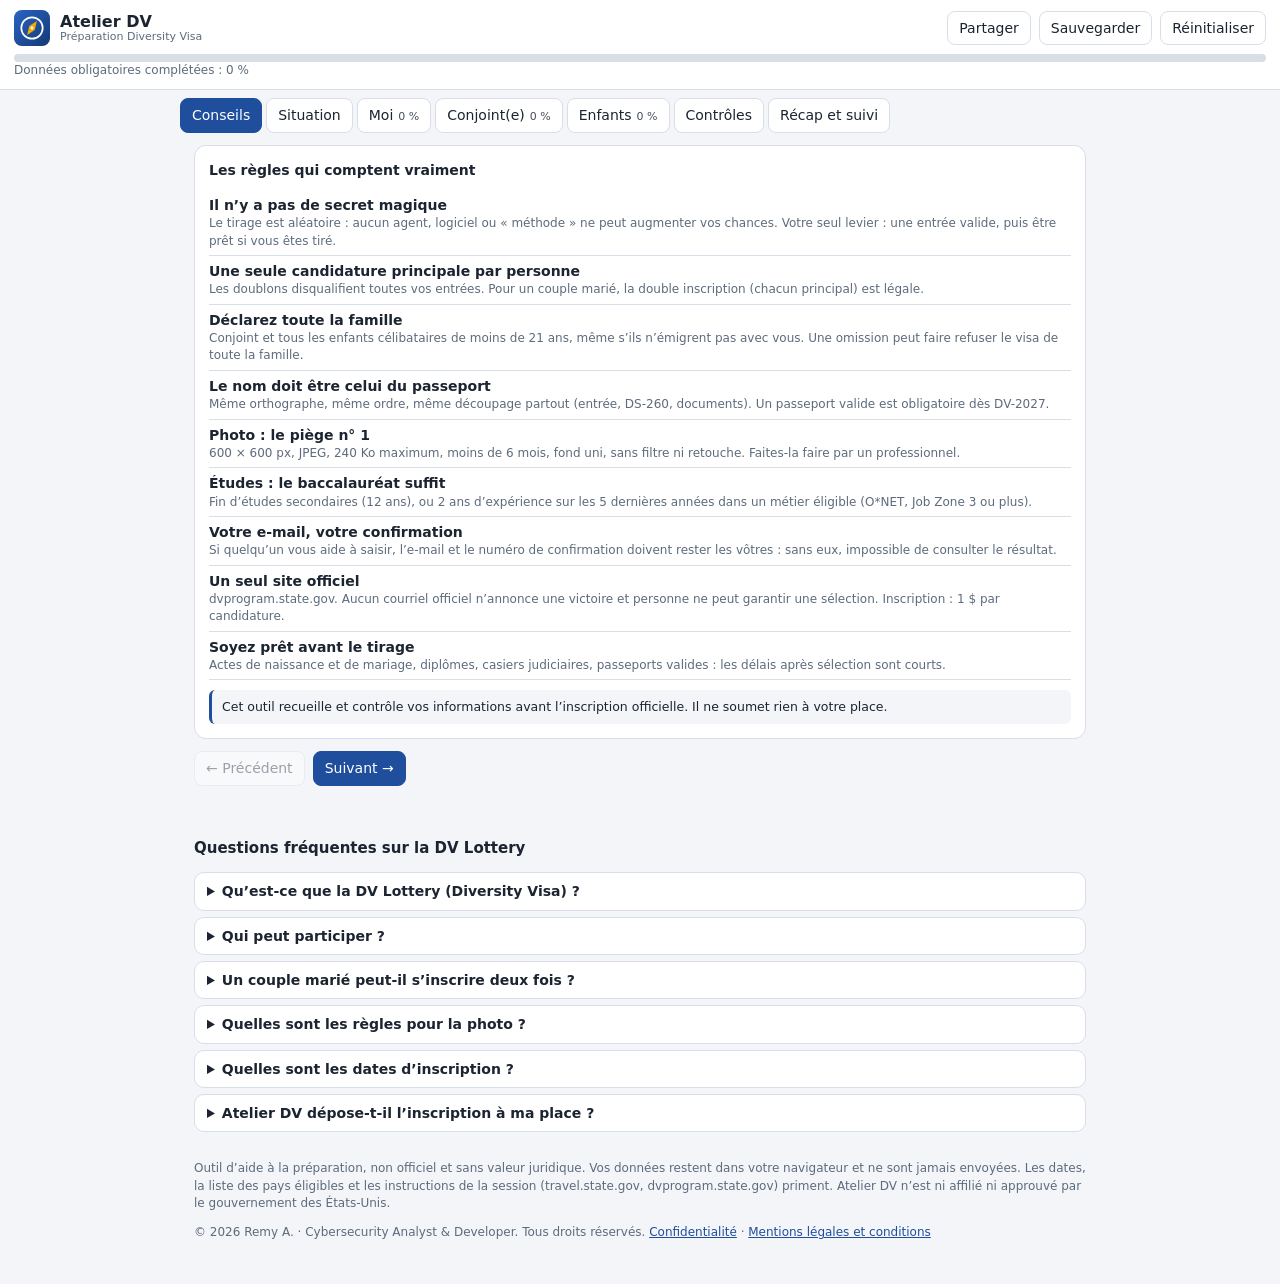
==== index.html @ 2c2ab16c "Add files via upload" ====
<!doctype html>
<!-- Atelier DV © 2026 Remy A. (Cybersecurity Analyst & Developer). Tous droits réservés. Voir LICENSE. --><html lang="fr"><head><meta charset="utf-8">
<meta name="viewport" content="width=device-width, initial-scale=1, viewport-fit=cover">
<title>Atelier DV · Préparer sa candidature DV Lottery (Diversity Visa) en conformité</title>
<meta name="description" content="Outil gratuit pour préparer votre DV Lottery : contrôle photo, passeport, conjoint et enfants, double inscription légale, checklist. Par Remy A.">
<meta name="author" content="Remy A."><meta name="copyright" content="© 2026 Remy A.. Tous droits réservés."><meta name="robots" content="index,follow,max-image-preview:large"><meta name="theme-color" content="#1f4e9c"><meta name="application-name" content="Atelier DV">
<link rel="canonical" href="https://VOTRE-DOMAINE.example/"><link rel="manifest" href="manifest.webmanifest"><link rel="icon" href="favicon.svg" type="image/svg+xml"><link rel="icon" href="icon-192.png" sizes="192x192" type="image/png"><link rel="apple-touch-icon" href="apple-touch-icon.png">
<meta property="og:type" content="website"><meta property="og:site_name" content="Atelier DV"><meta property="og:locale" content="fr_FR"><meta property="og:title" content="Atelier DV · Préparer sa candidature DV Lottery (Diversity Visa) en conformité"><meta property="og:description" content="Outil gratuit pour préparer votre DV Lottery : contrôle photo, passeport, conjoint et enfants, double inscription légale, checklist. Par Remy A."><meta property="og:url" content="https://VOTRE-DOMAINE.example/"><meta property="og:image" content="https://VOTRE-DOMAINE.example/og-image.png"><meta property="og:image:width" content="1200"><meta property="og:image:height" content="630">
<meta name="twitter:card" content="summary_large_image"><meta name="twitter:title" content="Atelier DV · Préparer sa candidature DV Lottery (Diversity Visa) en conformité"><meta name="twitter:description" content="Outil gratuit pour préparer votre DV Lottery : contrôle photo, passeport, conjoint et enfants, double inscription légale, checklist. Par Remy A."><meta name="twitter:image" content="https://VOTRE-DOMAINE.example/og-image.png">
<script type="application/ld+json">{"@context": "https://schema.org", "@graph": [{"@type": "WebApplication", "name": "Atelier DV", "url": "https://VOTRE-DOMAINE.example/", "applicationCategory": "UtilitiesApplication", "operatingSystem": "Web", "inLanguage": "fr", "description": "Outil gratuit pour préparer sa candidature à la DV Lottery : contrôle photo, passeport, conjoint et enfants, double inscription légale, checklist.", "offers": {"@type": "Offer", "price": "0", "priceCurrency": "EUR"}, "author": {"@type": "Person", "name": "Remy A.", "jobTitle": "Cybersecurity Analyst & Developer"}, "copyrightHolder": {"@type": "Person", "name": "Remy A."}, "copyrightYear": 2026}, {"@type": "FAQPage", "mainEntity": [{"@type": "Question", "name": "Qu’est-ce que la DV Lottery (Diversity Visa) ?", "acceptedAnswer": {"@type": "Answer", "text": "Programme annuel du gouvernement des États-Unis qui attribue des visas d’immigrant par tirage au sort aux personnes nées dans des pays à faible taux d’immigration vers les États-Unis. L’inscription se fait uniquement sur le site officiel dvprogram.state.gov."}}, {"@type": "Question", "name": "Qui peut participer ?", "acceptedAnswer": {"@type": "Answer", "text": "Il faut être né dans un pays éligible (ou y être rattaché par le conjoint ou les parents selon les règles de « chargeability ») et avoir un diplôme de fin d’études secondaires, ou 2 ans d’expérience sur les 5 dernières années dans un métier éligible (O*NET). Un passeport valide est exigé pour le demandeur principal depuis DV-2027."}}, {"@type": "Question", "name": "Un couple marié peut-il s’inscrire deux fois ?", "acceptedAnswer": {"@type": "Answer", "text": "Oui, c’est légal : chaque conjoint dépose sa propre candidature en tant que demandeur principal et déclare l’autre ainsi que tous les enfants éligibles. Cela double les chances de la famille, pas celles de chaque personne. Une même personne ne peut avoir qu’une seule candidature principale."}}, {"@type": "Question", "name": "Quelles sont les règles pour la photo ?", "acceptedAnswer": {"@type": "Answer", "text": "Format JPEG, 600 × 600 pixels, 240 Ko maximum, prise de vue de moins de 6 mois, fond uni, sans filtre ni retouche. Atelier DV analyse votre fichier directement sur votre appareil, sans l’envoyer."}}, {"@type": "Question", "name": "Quelles sont les dates d’inscription ?", "acceptedAnswer": {"@type": "Answer", "text": "Elles varient selon la session et sont annoncées par le Department of State. Consultez travel.state.gov. Atelier DV affiche en haut de page les communiqués officiels dès qu’ils sont publiés."}}, {"@type": "Question", "name": "Atelier DV dépose-t-il l’inscription à ma place ?", "acceptedAnswer": {"@type": "Answer", "text": "Non. L’outil sert à préparer, contrôler et organiser vos informations. L’inscription officielle se fait par vous, sur dvprogram.state.gov. Atelier DV n’est ni affilié ni approuvé par le gouvernement des États-Unis."}}]}]}</script>
<script src="config.js"></script>
<style>
:root{color-scheme:light;--bg:#f3f5f9;--card:#fff;--tx:#1b2430;--mu:#5d6b7c;--bd:#d8dee8;--pr:#1f4e9c;--prx:#fff;--ok:#1a7f4b;--wa:#b4690e;--er:#c0392b;--inp:#fffef5;box-sizing:border-box;padding-top:env(safe-area-inset-top,0px);padding-bottom:env(safe-area-inset-bottom,0px)}
@media(prefers-color-scheme:dark){:root:not([data-theme="light"]){color-scheme:dark;--bg:#12161c;--card:#1b222c;--tx:#e6ebf2;--mu:#9aa7b8;--bd:#2e3948;--pr:#6ea0ff;--prx:#0b1220;--ok:#4cc58a;--wa:#e0a04a;--er:#ff7b6b;--inp:#151b23}}
:root[data-theme="dark"]{color-scheme:dark;--bg:#12161c;--card:#1b222c;--tx:#e6ebf2;--mu:#9aa7b8;--bd:#2e3948;--pr:#6ea0ff;--prx:#0b1220;--ok:#4cc58a;--wa:#e0a04a;--er:#ff7b6b;--inp:#151b23}
html{scroll-padding-top:env(safe-area-inset-top,0px)}*{box-sizing:border-box}
body{margin:0;background:var(--bg);color:var(--tx);font:14px/1.45 system-ui,-apple-system,"Segoe UI",Roboto,Arial,sans-serif}
body::before{content:"";position:fixed;inset:0 0 auto;height:env(safe-area-inset-top,0px);z-index:10;background:var(--card)}
header{position:sticky;top:env(safe-area-inset-top,0px);z-index:11;background:var(--card);border-bottom:1px solid var(--bd);padding:10px 14px}
.top{display:flex;gap:8px;align-items:center;flex-wrap:wrap}h1{font-size:16px;margin:0;flex:1;min-width:200px}
.bar{height:8px;background:var(--bd);border-radius:6px;overflow:hidden;margin-top:8px}.bar i{display:block;height:100%;background:var(--ok);transition:width .3s}
nav{display:flex;gap:4px;overflow-x:auto;padding:8px 10px;max-width:940px;margin:0 auto}
button{font:inherit;cursor:pointer;border:1px solid var(--bd);background:var(--card);color:var(--tx);border-radius:8px;padding:6px 11px}
nav button{white-space:nowrap}nav button.on{background:var(--pr);color:var(--prx);border-color:var(--pr)}nav em{font-style:normal;font-size:11px;opacity:.8;margin-left:5px}
main{max-width:920px;margin:0 auto;padding:4px 14px 40px}
.card{background:var(--card);border:1px solid var(--bd);border-radius:12px;padding:14px;margin-bottom:12px}h3{margin:0 0 10px;font-size:14px}h4{margin:12px 0 6px}
.g{display:grid;grid-template-columns:repeat(auto-fit,minmax(220px,1fr));gap:10px}
.f{display:flex;flex-direction:column;gap:3px;font-weight:600;font-size:12.5px}.f small{display:block;font-weight:400;color:var(--mu);font-size:11px}
input,select,textarea{font:inherit;padding:8px;border:1px solid var(--bd);border-radius:8px;background:var(--inp);color:var(--tx);width:100%}
input[type=checkbox]{width:auto}.sw{display:flex;gap:9px;align-items:flex-start;margin-top:10px;font-size:13px}
.note{margin-top:10px;padding:8px 10px;border-left:3px solid var(--pr);background:var(--bg);border-radius:6px;font-size:12.5px}.note.wa{border-color:var(--wa)}.note.ok{border-color:var(--ok)}.note.er{border-color:var(--er)}
.ck{padding:5px 0;border-bottom:1px solid var(--bd)}.ck.ok b{color:var(--ok)}.ck.wa b{color:var(--wa)}.ck.er b{color:var(--er)}
.chip{display:block;padding:8px 10px;margin:4px 0;border:1px solid var(--bd);border-radius:8px;background:var(--bg)}
.cp{display:flex;justify-content:space-between;width:100%;text-align:left;gap:10px;margin:2px 0;padding:5px 9px}.cp span{color:var(--mu)}
details{margin:6px 0}summary{cursor:pointer;font-weight:600}.mu{color:var(--mu);font-size:12px}
.dlg{position:fixed;inset:0;background:rgba(0,0,0,.5);display:flex;align-items:center;justify-content:center;padding:16px;z-index:30}.dlg[hidden]{display:none}.dlg .card{width:min(620px,100%);margin:0}.row{display:flex;gap:8px;margin-top:8px;flex-wrap:wrap}
.pri{background:var(--pr);color:var(--prx);border-color:var(--pr)}button:disabled{opacity:.4;cursor:default}
a.b{display:inline-block;padding:6px 11px;border:1px solid var(--bd);border-radius:8px;color:var(--tx);text-decoration:none;background:var(--card)}
.cs{position:fixed;bottom:0;left:0;right:0;z-index:40;background:var(--card);border-top:1px solid var(--bd);padding:10px 14px;display:flex;gap:8px;align-items:center;flex-wrap:wrap}.cs[hidden]{display:none}
@media print{header,nav,.noprint,.dlg,.cs{display:none!important}body::before{display:none}}
.brand{display:flex;gap:10px;align-items:center;color:inherit;text-decoration:none}.brand svg{width:36px;height:36px;flex:none}.brand span{display:flex;flex-direction:column;line-height:1.1}.brand small{font-weight:400;font-size:11px;color:var(--mu)}
.skip{position:absolute;left:-999px}.skip:focus{left:8px;top:8px;z-index:50;background:var(--card);padding:6px 10px;border-radius:8px}
:focus-visible{outline:2px solid var(--pr);outline-offset:2px}.mu a,.faq a{color:var(--pr)}
.faq{max-width:920px;margin:0 auto;padding:0 14px}.faq h2{font-size:15px}.faq details{background:var(--card);border:1px solid var(--bd);border-radius:10px;padding:8px 12px;margin:6px 0}.faq p{margin:6px 0 2px;color:var(--mu)}
footer{max-width:920px;margin:0 auto;padding:10px 14px calc(30px + env(safe-area-inset-bottom,0px))}
@media(prefers-reduced-motion:reduce){*{transition:none!important}}
</style></head><body>
<a class="skip" href="#m">Aller au contenu</a>
<header><div class="top"><h1><a class="brand" href="./" aria-label="Atelier DV, accueil"><svg viewBox="0 0 64 64" role="img" aria-label="Logo Atelier DV"><defs><linearGradient id="lg" x1="0" y1="0" x2="1" y2="1"><stop offset="0" stop-color="#2a63c4"/><stop offset="1" stop-color="#143a75"/></linearGradient></defs><rect width="64" height="64" rx="14" fill="url(#lg)"/><circle cx="32" cy="32" r="19" fill="none" stroke="#fff" stroke-width="3"/><path d="M32 17l6 15-6 15-6-15z" fill="#f2a900" transform="rotate(35 32 32)"/><circle cx="32" cy="32" r="2.6" fill="#fff"/></svg><span>Atelier DV<small>Préparation Diversity Visa</small></span></a></h1><button id="sh">Partager</button><button id="bk">Sauvegarder</button><button id="rs">Réinitialiser</button></div>
<div class="bar"><i id="pb"></i></div><div class="mu" id="pt"></div></header>
<nav id="nav" aria-label="Étapes"></nav><noscript><div class="card" style="margin:12px">Atelier DV a besoin de JavaScript pour fonctionner. Activez-le dans votre navigateur.</div></noscript><main id="m" tabindex="-1"></main><section class="faq"><h2>Questions fréquentes sur la DV Lottery</h2><details><summary>Qu’est-ce que la DV Lottery (Diversity Visa) ?</summary><p>Programme annuel du gouvernement des États-Unis qui attribue des visas d’immigrant par tirage au sort aux personnes nées dans des pays à faible taux d’immigration vers les États-Unis. L’inscription se fait uniquement sur le site officiel dvprogram.state.gov.</p></details><details><summary>Qui peut participer ?</summary><p>Il faut être né dans un pays éligible (ou y être rattaché par le conjoint ou les parents selon les règles de « chargeability ») et avoir un diplôme de fin d’études secondaires, ou 2 ans d’expérience sur les 5 dernières années dans un métier éligible (O*NET). Un passeport valide est exigé pour le demandeur principal depuis DV-2027.</p></details><details><summary>Un couple marié peut-il s’inscrire deux fois ?</summary><p>Oui, c’est légal : chaque conjoint dépose sa propre candidature en tant que demandeur principal et déclare l’autre ainsi que tous les enfants éligibles. Cela double les chances de la famille, pas celles de chaque personne. Une même personne ne peut avoir qu’une seule candidature principale.</p></details><details><summary>Quelles sont les règles pour la photo ?</summary><p>Format JPEG, 600 × 600 pixels, 240 Ko maximum, prise de vue de moins de 6 mois, fond uni, sans filtre ni retouche. Atelier DV analyse votre fichier directement sur votre appareil, sans l’envoyer.</p></details><details><summary>Quelles sont les dates d’inscription ?</summary><p>Elles varient selon la session et sont annoncées par le Department of State. Consultez travel.state.gov. Atelier DV affiche en haut de page les communiqués officiels dès qu’ils sont publiés.</p></details><details><summary>Atelier DV dépose-t-il l’inscription à ma place ?</summary><p>Non. L’outil sert à préparer, contrôler et organiser vos informations. L’inscription officielle se fait par vous, sur dvprogram.state.gov. Atelier DV n’est ni affilié ni approuvé par le gouvernement des États-Unis.</p></details></section><div id="ft"></div>
<div class="dlg" id="dlg" hidden><div class="card"><h3>Sauvegarder mon dossier</h3><p class="mu">Choisissez un format. Ces fichiers contiennent des données personnelles : ne les partagez pas à la légère.</p><div class="row"><button data-x="xlsx">Excel (.xlsx)</button><button data-x="csv">CSV (Excel / Google Sheets)</button><button data-x="tsv">Copier pour Google Sheets</button><button data-x="pdf">PDF / Imprimer</button><button data-x="json">Sauvegarde (.json)</button></div><h4>Restaurer</h4><textarea id="ta" rows="4" placeholder="Collez ici le contenu d’une sauvegarde .json"></textarea><div class="row"><button id="rst">Restaurer</button><button data-close>Fermer</button></div><div class="mu" id="msg"></div></div></div>
<div class="dlg" id="dl2" hidden><div class="card"><h3>Partager l’outil</h3><p class="mu">Le lien partagé ouvre l’outil vide : aucune de vos données n’est envoyée.</p><div class="row" id="chs"></div><div class="row"><button data-close>Fermer</button></div></div></div>
<div class="cs" id="cs" hidden><span>Autoriser une mesure d’audience anonyme (aucune donnée de votre dossier n’est transmise) ?</span><button data-c="yes" class="pri">Accepter</button><button data-c="no">Refuser</button></div>
<script>
const K='dv-atelier-v1',$=s=>document.querySelector(s);
const EDU=[["Primary school only","École primaire uniquement"],["Some high school, no diploma","Secondaire commencé, sans diplôme (ni BEPC ni Bac)"],["High school diploma","Baccalauréat ou fin du secondaire (12 ans)"],["Vocational school","École professionnelle ou technique (CAP, BEP, Bac technique)"],["Some university courses","Études universitaires sans diplôme"],["University degree","Licence / Bachelor (bac+3), DUT, BTS ou équivalent"],["Some graduate level courses","3e cycle commencé, sans diplôme"],["Master’s degree","Master, maîtrise ou ingénieur (bac+5)"],["Some doctoral level courses","Doctorat commencé, sans diplôme"],["Doctorate degree","Doctorat"]];
const MAR={unmarried:["Célibataire · Unmarried","Aucun conjoint à déclarer. Seuls vos enfants éligibles sont à lister."],
married:["Marié(e), conjoint(e) ni citoyen(ne) ni résident(e) US · Married and my spouse is NOT a U.S. citizen or U.S. LPR","Vous devez déclarer votre conjoint(e), même s’il ou elle n’émigre pas avec vous. Stratégie légale : chacun dépose sa propre candidature principale."],
marriedus:["Marié(e), conjoint(e) citoyen(ne) ou résident(e) US · Married and my spouse IS a U.S. citizen or U.S. LPR","Un conjoint déjà citoyen ou résident permanent américain n’est pas à déclarer."],
divorced:["Divorcé(e) · Divorced","Aucun conjoint à déclarer. Les beaux-enfants d’un précédent mariage restent à lister s’ils remplissent les conditions."],
widowed:["Veuf / veuve · Widowed","Aucun conjoint à déclarer. Listez vos enfants éligibles."],
separated:["Séparé(e) légalement · Legally Separated","Le conjoint n’est pas à déclarer en cas de séparation légale par décision formelle (une séparation de fait ne suffit pas : demandez conseil à un avocat)."]};
const T=(k,fr,en,o)=>({k,fr,en,o,t:'text'}),SEL=(k,fr,en,op,r)=>({k,fr,en,op,t:'sel',r});
const ID=[T('last','Nom de famille','Family Name'),T('first','Prénom','First Name'),T('mid','Autre(s) prénom(s)','Middle Name',1),SEL('sex','Genre','Gender',['Male','Female']),{k:'dob',fr:'Date de naissance',en:'Birth date',t:'date'},T('bc','Ville de naissance','City of birth'),T('bco','Pays de naissance','Country of birth')];
const IDP=[...ID,T('elig','Pays d’éligibilité','Country of eligibility')];
const ADDR=[T('a1','Adresse, ligne 1','Address line 1'),T('a2','Adresse, ligne 2','Address line 2',1),T('city','Ville','City'),T('reg','Région / district','District / Province'),T('zip','Code postal (00000 si aucun)','Postal code'),T('ctry','Pays de l’adresse','Country'),T('res','Pays de résidence actuel','Country where you live today'),T('tel','Téléphone','Phone',1),{k:'email',fr:'E-mail personnel',en:'E-mail',t:'email'}];
const ST=[SEL('edu','Niveau d’études','Highest education',EDU,1),T('ppn','Passeport : numéro','Passport number'),T('ppc','Passeport : pays de délivrance','Issuing country'),{k:'ppe',fr:'Passeport : date d’expiration',en:'Expiry date',t:'date'}];
const KID=[...ID,SEL('rel','Lien avec vous','Relationship',['Biological child','Adopted child','Stepchild'])];
const CHK=[['Annonce officielle lue (dates, pays éligibles, instructions) sur dvprogram.state.gov',1],['Passeport(s) valide(s) et scan JPEG (page identité + page signature) prêt(s)',1],['Actes de naissance et d’état civil rassemblés',1],['E-mail personnel sécurisé (mot de passe fort + double authentification)',1],['1 $ par candidature prévu (paiement en ligne)',1],['Inscription uniquement via dvprogram.state.gov, sans intermédiaire',1],['Relecture complète de chaque champ avant de valider',1],['Confirmation(s) enregistrée(s) hors ligne (PDF + numéro + date de naissance)',1],['Résultat consulté uniquement via Entrant Status Check',1],['Si sélectionné : DS-260, frais de visa, documents civils, casier judiciaire, examen médical',1],['Si les deux candidatures sont tirées : confirmer avec le consulat la procédure unique à mener',2]];
const C=Object.assign({ref:'2027-09-30',session:'DV-2027',banner:'',ga:'',plausible:'',siteUrl:'',author:'Remy A.',authorTitle:'Cybersecurity Analyst & Developer',authorUrl:'',contactEmail:''},window.DV_CONFIG||{});
const today=()=>new Date().toISOString().slice(0,10);
const D={marital:'married',double:true,nk:1,entry:today(),me:{},sp:{},kids:[{}],chk:{},ent:{1:{},2:{}},tab:'gd'};
let S=(()=>{try{const j=localStorage.getItem(K);if(j)return Object.assign(structuredClone(D),JSON.parse(j))}catch(e){}return structuredClone(D)})();
const save=()=>{try{localStorage.setItem(K,JSON.stringify(S))}catch(e){}};
const gp=p=>p.split('.').reduce((o,k)=>o==null?o:o[k],S);
const put=(p,v)=>{const a=p.split('.'),l=a.pop();a.reduce((o,k)=>o[k]??={},S)[l]=v};
const esc=s=>String(s??'').replace(/[&<>"]/g,c=>({'&':'&amp;','<':'&lt;','>':'&gt;','"':'&quot;'}[c]));
const fmtD=d=>d?d.split('-').reverse().join('/'):'';
const hasSp=()=>S.marital==='married',dbl=()=>hasSp()&&S.double,isP=r=>r==='me'||(r==='sp'&&dbl());
const fl=r=>r==='kid'?KID:isP(r)?[...IDP,...ADDR,...ST]:ID;
const lowEdu=o=>['Primary school only','Some high school, no diploma'].includes(o.edu);
const under21=(dob,e)=>{const d=new Date(dob);d.setFullYear(d.getFullYear()+21);return d>new Date(e)};
const obj=r=>r==='me'?S.me:S.sp;
function syncKids(){while(S.kids.length<S.nk)S.kids.push({});S.kids.length=S.nk}
function phIssues(o){const e=[],p=o.photo;if(!p)e.push('aucun fichier analysé');else{if(p.t!=='image/jpeg')e.push('format non JPEG');if(p.w!==600||p.h!==600)e.push(`dimensions ${p.w}×${p.h} (600×600 requis)`);if(p.kb>240)e.push(`${p.kb} Ko (240 Ko maximum)`)}
if(!o.pdate)e.push('date de prise de vue manquante');else{const d=(Date.now()-new Date(o.pdate))/864e5;if(d>183)e.push('photo de plus de 6 mois');if(d<0)e.push('date de prise de vue dans le futur')}return e}
function comp(r,o){const f=fl(r).filter(x=>!x.o);let n=f.length+1,d=f.filter(x=>o[x.k]).length;if(!phIssues(o).length)d++;if(isP(r)&&lowEdu(o)){n++;if(o.exp==='Oui')d++}return d/n}
const avg=a=>a.length?a.reduce((x,y)=>x+y,0)/a.length:0;
const pk=()=>avg(S.kids.map(k=>comp('kid',k)));
const pct=()=>avg([comp('me',S.me),...(hasSp()?[comp('sp',S.sp)]:[]),...S.kids.map(k=>comp('kid',k))]);
function fld(pre,x,o){const p=`${pre}.${x.k}`,v=o[x.k]??'',r=x.r?' data-r':'';const lab=`<span>${x.fr}${x.o?'':' *'}<small>${x.en}</small></span>`;
if(x.t==='sel')return `<label class="f">${lab}<select data-p="${p}"${r}><option value="">—</option>${x.op.map(a=>{const[o,l]=Array.isArray(a)?a:[a,a];return `<option value="${esc(o)}"${o===v?' selected':''}>${esc(l)}</option>`}).join('')}</select></label>`;
return `<label class="f">${lab}<input type="${x.t}" data-p="${p}" value="${esc(v)}"></label>`}
const card=(t,b,n)=>`<section class="card"><h3>${t}</h3>${b}${n||''}</section>`;
const grid=(pre,L,o)=>`<div class="g">${L.map(x=>fld(pre,x,o)).join('')}</div>`;
function photo(pre,o){const e=phIssues(o);return card('Photo : 600 × 600 px, JPEG, 240 Ko maximum',`<div class="g"><label class="f"><span>Fichier photo<small>analysé sur votre appareil, jamais envoyé</small></span><input type="file" accept="image/*" data-ph="${pre}"></label><label class="f"><span>Date de prise de vue *<small>moins de 6 mois</small></span><input type="date" data-p="${pre}.pdate" value="${esc(o.pdate||'')}"></label></div>`,`<div class="note ${e.length?'wa':'ok'}">${e.length?'⚠ '+esc(e.join(' · ')):'✔ Photo conforme : '+esc(o.photo.name)}</div>`)}
function person(r){const o=obj(r),P=isP(r);let h='';
if(r==='me')h+=`<div class="note">Saisissez les noms comme sur le passeport (ligne MRZ pour les accents). Deux prénoms : le premier en « First Name », le second en « Middle Name ». Un nom d’usage absent du passeport ne s’y ajoute pas.</div>`;
if(r==='sp'&&!P)h+=`<div class="note wa">Conjoint(e) non demandeur(se) principal(e) : seules l’identité et la photo sont demandées. Activez la double inscription (onglet Situation) pour préparer aussi sa candidature.</div>`;
h+=card('Identité',grid(r,P?IDP:ID,o));
if(P){h+=card('Adresse postale et contact',grid(r,ADDR,o));
h+=card('Études et passeport',grid(r,ST,o),lowEdu(o)?`<div class="note wa">Sans diplôme de fin d’études secondaires, il faut 2 ans d’expérience sur les 5 dernières années dans un métier éligible (O*NET, Job Zone 3 ou plus).</div><div class="g" style="margin-top:10px">${fld(r,SEL('exp','Je remplis cette condition d’expérience','2 years of qualifying work experience',['Oui','Non']),o)}</div>`:'')}
return h+photo(r,o)}
function kids(){return S.kids.map((k,i)=>{const pre='kids.'+i;const a=k.dob?(under21(k.dob,S.entry)?'<div class="note ok">✔ Moins de 21 ans à la date d’inscription prévue.</div>':'<div class="note er">✖ 21 ans révolus à la date d’inscription : enfant non déclarable.</div>'):'';
return `<h4>Enfant ${i+1}</h4>`+card('Identité',grid(pre,KID,k),a+'<div class="note">Enfant célibataire de moins de 21 ans : biologique, adopté ou beau-fils / belle-fille, même s’il n’émigre pas avec vous.</div>')+photo(pre,k)}).join('')}
function sit(){const m=MAR[S.marital],n=S.nk,pl=`${n} enfant${n>1?'s':''}`,kt=n?` + ${pl}`:'';
const ch=dbl()?[`<b>Candidature 1</b> : moi (principal) + conjoint(e)${kt}`,`<b>Candidature 2</b> : conjoint(e) (principal) + moi${kt}`]:[`<b>Candidature unique</b> : moi (principal)${hasSp()?' + conjoint(e)':''}${kt}`];
return card('Votre situation',`<div class="g"><label class="f"><span>Situation matrimoniale *<small>Marital status</small></span><select data-p="marital" data-r>${Object.entries(MAR).map(([k,v])=>`<option value="${k}"${S.marital===k?' selected':''}>${v[0]}</option>`).join('')}</select></label>
<label class="f"><span>Nombre d’enfants à déclarer<small>Number of children</small></span><input type="number" min="0" max="10" data-p="nk" data-r value="${S.nk}"></label>
<label class="f"><span>Date d’inscription prévue<small>pour le contrôle d’âge des enfants</small></span><input type="date" data-p="entry" value="${S.entry}"></label>
<div class="f"><span>Date repère de validité des passeports<small>fixée par l’administrateur selon les communiqués officiels</small></span><b>${fmtD(C.ref)}</b></div></div>`,
`<div class="note">${m[1]}</div>`+(hasSp()?`<label class="sw"><input type="checkbox" data-p="double" data-r ${S.double?'checked':''}><span><b>Double inscription légale.</b> Chaque conjoint dépose sa propre candidature principale et déclare l’autre et tous les enfants : les chances de la famille doublent, pas celles de chaque personne. Chacun doit remplir seul la condition d’études ou d’expérience et avoir son propre passeport.</span></label>`:''))
+card('Vos candidatures',ch.map(c=>`<span class="chip">${c}</span>`).join(''))}
function checks(){const c=[],ok=m=>c.push(['ok',m]),wa=m=>c.push(['wa',m]),er=m=>c.push(['er',m]);const nm=o=>((o.last||'')+(o.first||'')).trim().toLowerCase();
const P=[['Moi',S.me]];if(dbl())P.push(['Conjoint(e)',S.sp]);
if(dbl()&&nm(S.me)&&nm(S.me)===nm(S.sp))er('Les deux demandeurs principaux semblent identiques : une seule candidature principale par personne.');
P.forEach(([n,o])=>{o.ppe?(o.ppe>C.ref?ok(`${n} : passeport valide au-delà de la date repère`):er(`${n} : passeport expirant avant le ${fmtD(C.ref)}`)):wa(`${n} : date d’expiration du passeport à renseigner`);
o.email?ok(`${n} : e-mail renseigné`):wa(`${n} : e-mail à renseigner`);
if(lowEdu(o)&&o.exp!=='Oui')er(`${n} : ni diplôme secondaire ni expérience qualifiante déclarée`);else o.edu?ok(`${n} : condition d’études ou d’expérience remplie`):wa(`${n} : niveau d’études à renseigner`)});
[['Moi',S.me],...(hasSp()?[['Conjoint(e)',S.sp]]:[]),...S.kids.map((k,i)=>['Enfant '+(i+1),k])].forEach(([n,o])=>{const e=phIssues(o);e.length?wa(`${n}, photo : ${e.join(', ')}`):ok(`${n}, photo conforme`)});
S.kids.forEach((k,i)=>k.dob?(under21(k.dob,S.entry)?ok(`Enfant ${i+1} : moins de 21 ans`):er(`Enfant ${i+1} : 21 ans révolus à la date d’inscription`)):wa(`Enfant ${i+1} : date de naissance à renseigner`));
if(dbl())ok('Les deux candidatures déclarent la même famille (reprise automatique).');
const p=pct();p<1?wa(`Données obligatoires complétées à ${Math.round(p*100)} %`):ok('Toutes les données obligatoires sont remplies');return c}
function chk(){const L=CHK.filter(x=>x[1]===1||dbl()),d=L.filter(x=>S.chk[x[0]]).length;
return card('Contrôles automatiques',checks().map(([l,m])=>`<div class="ck ${l}"><b>${{ok:'✔',wa:'⚠',er:'✖'}[l]}</b> ${esc(m)}</div>`).join(''))+card(`Checklist · ${Math.round(100*d/L.length)} %`,L.map(([t])=>`<label class="sw"><input type="checkbox" data-p="chk.${esc(t)}" data-r ${S.chk[t]?'checked':''}><span>${t}</span></label>`).join(''))}
function rowsOf(r,o){const rows=fl(r).map(x=>[x.fr,x.t==='date'?fmtD(o[x.k]):o[x.k]]);rows.push(['Photo',o.photo&&o.photo.name]);return rows.filter(a=>a[1])}
const grp=(t,rows)=>`<details open><summary>${t}</summary>${rows.map(([l,v])=>`<button class="cp" data-cp="${esc(v)}"><span>${l}</span><b>${esc(v)}</b></button>`).join('')||'<div class="mu">Aucune donnée saisie.</div>'}</details>`;
function rec(){const E=[[1,S.me,'me',hasSp()?S.sp:null]];if(dbl())E.push([2,S.sp,'sp',S.me]);
return E.map(([n,p,r,s])=>card(`Candidature ${n} · principal : ${r==='me'?'moi':'conjoint(e)'}`,grp('Demandeur principal',rowsOf(r,p))+(s?grp('Conjoint(e) déclaré(e)',rowsOf('spouse',s)):'')+S.kids.map((k,i)=>grp('Enfant '+(i+1),rowsOf('kid',k))).join('')+`<h4>Suivi de la soumission</h4><div class="g"><label class="f"><span>Numéro de confirmation</span><input data-p="ent.${n}.conf" value="${esc(S.ent[n].conf)}"></label><label class="f"><span>Date de soumission</span><input type="date" data-p="ent.${n}.sd" value="${esc(S.ent[n].sd)}"></label><label class="f"><span>Résultat (Entrant Status Check)</span><select data-p="ent.${n}.res">${['Pas encore vérifié','Sélectionné','Non sélectionné'].map(a=>`<option${S.ent[n].res===a?' selected':''}>${a}</option>`).join('')}</select></label></div><label class="sw"><input type="checkbox" data-p="ent.${n}.paid" ${S.ent[n].paid?'checked':''}><span>Frais de 1 $ payés et reçu archivé</span></label>`)).join('')+`<p class="mu">Touchez une valeur pour la copier dans le formulaire officiel.</p>`}
function tabs(){const t=[['gd','Conseils'],['sit','Situation'],['me','Moi']];if(hasSp())t.push(['sp','Conjoint(e)']);if(S.nk>0)t.push(['kid','Enfants']);t.push(['chk','Contrôles'],['rec','Récap et suivi']);return t}
function meta(){const p=Math.round(pct()*100);$('#pb').style.width=p+'%';$('#pt').textContent=`Données obligatoires complétées : ${p} %`;
const v={me:comp('me',S.me),sp:hasSp()?comp('sp',S.sp):0,kid:pk()};for(const k in v){const e=$('#b-'+k);if(e)e.textContent=Math.round(v[k]*100)+' %'}}
function render(){syncKids();const t=tabs();if(!t.some(x=>x[0]===S.tab))S.tab='gd';
$('#nav').innerHTML=t.map(([k,l])=>`<button data-t="${k}" class="${S.tab===k?'on':''}">${l}${['me','sp','kid'].includes(k)?`<em id="b-${k}"></em>`:''}</button>`).join('');
const B={gd:guide,sit,me:()=>person('me'),sp:()=>person('sp'),kid:kids,chk,rec};
$('#m').innerHTML=(C.banner?`<div class="note wa">📢 ${esc(C.banner)}</div>`:'')+B[S.tab]()+nb(t)+'';$('#ft').innerHTML=foot();meta();save()}
function onEv(e){const t=e.target,p=t.dataset.p;if(!p)return;let v=t.type==='checkbox'?t.checked:t.value;if(t.type==='number')v=Math.max(0,Math.min(10,Math.floor(+v||0)));put(p,v);save();if(e.type==='change'&&t.dataset.r!==undefined)render();else meta()}
document.addEventListener('input',onEv);document.addEventListener('change',onEv);
document.addEventListener('change',e=>{const t=e.target,pre=t.dataset.ph;if(!pre)return;const f=t.files[0];if(!f)return;const im=new Image(),u=URL.createObjectURL(f);
im.onload=()=>{put(pre+'.photo',{name:f.name,t:f.type,w:im.naturalWidth,h:im.naturalHeight,kb:Math.round(f.size/1024)});URL.revokeObjectURL(u);render()};
im.onerror=()=>{put(pre+'.photo',{name:f.name,t:'invalide',w:0,h:0,kb:Math.round(f.size/1024)});render()};im.src=u});
document.addEventListener('click',async e=>{const b=e.target.closest('button');if(!b)return;
if(b.dataset.t){S.tab=b.dataset.t;render();scrollTo(0,0);track('tab_view',{tab:S.tab})}
else if(b.dataset.cp!==undefined){try{await navigator.clipboard.writeText(b.dataset.cp);b.style.outline='2px solid var(--ok)';setTimeout(()=>b.style.outline='',700)}catch(x){}}
else if(b.id==='bk'){msg('');$('#dlg').hidden=false}
else if(b.id==='sh'){shareUI();$('#dl2').hidden=false}
else if(b.dataset.close!==undefined)b.closest('.dlg').hidden=true;
else if(b.dataset.x)exp(b.dataset.x);
else if(b.dataset.go){const t=tabs().map(x=>x[0]),i=t.indexOf(S.tab)+ +b.dataset.go;if(t[i]){S.tab=t[i];render();scrollTo(0,0);track('tab_view',{tab:S.tab})}}
else if(b.dataset.c){try{localStorage.setItem('dv-consent',b.dataset.c)}catch(x){}$('#cs').hidden=true;boot()}
else if(b.dataset.lk){try{await navigator.clipboard.writeText(b.dataset.lk);b.textContent='Lien copié ✔'}catch(x){}track('share',{method:'copy'})}
else if(b.dataset.nat){try{await navigator.share({title:document.title,url:b.dataset.nat})}catch(x){}track('share',{method:'native'})}
else if(b.id==='rst'){try{S=Object.assign(structuredClone(D),JSON.parse($('#ta').value));$('#dlg').hidden=true;render()}catch(x){msg('Texte invalide : restauration impossible.')}}
else if(b.id==='rs'){if(b.dataset.s){S=structuredClone(D);delete b.dataset.s;b.textContent='Réinitialiser';render()}else{b.dataset.s=1;b.textContent='Confirmer l’effacement ?';setTimeout(()=>{delete b.dataset.s;b.textContent='Réinitialiser'},4000)}}});
const msg=t=>$('#msg').textContent=t;
const nb=t=>{const a=t.map(x=>x[0]),i=a.indexOf(S.tab);return `<div class="row noprint"><button data-go="-1"${i?'':' disabled'}>← Précédent</button><button data-go="1" class="pri"${i<a.length-1?'':' disabled'}>Suivant →</button></div>`};
function guide(){const G=[["Il n’y a pas de secret magique","Le tirage est aléatoire : aucun agent, logiciel ou « méthode » ne peut augmenter vos chances. Votre seul levier : une entrée valide, puis être prêt si vous êtes tiré."],["Une seule candidature principale par personne","Les doublons disqualifient toutes vos entrées. Pour un couple marié, la double inscription (chacun principal) est légale."],["Déclarez toute la famille","Conjoint et tous les enfants célibataires de moins de 21 ans, même s’ils n’émigrent pas avec vous. Une omission peut faire refuser le visa de toute la famille."],["Le nom doit être celui du passeport","Même orthographe, même ordre, même découpage partout (entrée, DS-260, documents). Un passeport valide est obligatoire dès DV-2027."],["Photo : le piège n° 1","600 × 600 px, JPEG, 240 Ko maximum, moins de 6 mois, fond uni, sans filtre ni retouche. Faites-la faire par un professionnel."],["Études : le baccalauréat suffit","Fin d’études secondaires (12 ans), ou 2 ans d’expérience sur les 5 dernières années dans un métier éligible (O*NET, Job Zone 3 ou plus)."],["Votre e-mail, votre confirmation","Si quelqu’un vous aide à saisir, l’e-mail et le numéro de confirmation doivent rester les vôtres : sans eux, impossible de consulter le résultat."],["Un seul site officiel","dvprogram.state.gov. Aucun courriel officiel n’annonce une victoire et personne ne peut garantir une sélection. Inscription : 1 $ par candidature."],["Soyez prêt avant le tirage","Actes de naissance et de mariage, diplômes, casiers judiciaires, passeports valides : les délais après sélection sont courts."]];
return card('Les règles qui comptent vraiment',G.map(([t,d])=>`<div class="ck"><b>${t}</b><div class="mu">${d}</div></div>`).join(''),'<div class="note">Cet outil recueille et contrôle vos informations avant l’inscription officielle. Il ne soumet rien à votre place.</div>')}
function flat(){const R=[['Candidature','Personne','Champ','Field','Valeur'],['','Situation','Situation matrimoniale','Marital status',MAR[S.marital][0]]];
const add=(c,n,r,o)=>fl(r).forEach(x=>{const v=o[x.k];if(v)R.push([c,n,x.fr,x.en,x.t==='date'?fmtD(v):v])});
const E=[[1,S.me,'me',hasSp()?S.sp:null,'Moi (principal)','Conjoint(e)']];if(dbl())E.push([2,S.sp,'sp',S.me,'Conjoint(e) (principal)','Moi']);
E.forEach(([n,p,r,q,a,b])=>{add('Candidature '+n,a,r,p);if(q)add('Candidature '+n,b,'spouse',q);S.kids.forEach((k,i)=>add('Candidature '+n,'Enfant '+(i+1),'kid',k))});return R}
const csv=R=>'\ufeff'+R.map(r=>r.map(c=>`"${String(c??'').replace(/"/g,'""')}"`).join(',')).join('\n');
function dl(n,m,d){const a=document.createElement('a');a.href=URL.createObjectURL(new Blob([d],{type:m}));a.download=n;document.body.append(a);a.click();a.remove()}
async function exp(f){track('export',{format:f});const R=flat();
if(f==='csv')dl('dossier-dv.csv','text/csv;charset=utf-8',csv(R));
else if(f==='json')dl('dossier-dv.json','application/json',JSON.stringify(S));
else if(f==='tsv'){const t=R.map(r=>r.join('\t')).join('\n');try{await navigator.clipboard.writeText(t);msg('Copié : collez dans Google Sheets (Ctrl+V).')}catch(e){$('#ta').value=t;msg('Copie bloquée : texte placé dans la zone ci-dessous.')}}
else if(f==='pdf'){$('#dlg').hidden=true;S.tab='rec';render();setTimeout(()=>print(),150)}
else{try{if(!window.XLSX)await new Promise((ok,ko)=>{const s=document.createElement('script');s.src='https://cdnjs.cloudflare.com/ajax/libs/xlsx/0.18.5/xlsx.full.min.js';s.onload=ok;s.onerror=ko;document.head.append(s)});const wb=XLSX.utils.book_new();XLSX.utils.book_append_sheet(wb,XLSX.utils.aoa_to_sheet(R),'Dossier DV');XLSX.writeFile(wb,'dossier-dv.xlsx')}catch(e){dl('dossier-dv.csv','text/csv;charset=utf-8',csv(R));msg('Excel indisponible : un CSV a été téléchargé à la place.')}}}
function shareUI(){const u=C.siteUrl||location.href.split('#')[0].split('?')[0],t='Prépare ta candidature à la DV Lottery avec cet outil gratuit : ',e=encodeURIComponent;
const L=[['WhatsApp','https://wa.me/?text='+e(t+u)],['Telegram','https://t.me/share/url?url='+e(u)+'&text='+e(t)],['Facebook','https://www.facebook.com/sharer/sharer.php?u='+e(u)],['X','https://twitter.com/intent/tweet?text='+e(t)+'&url='+e(u)],['LinkedIn','https://www.linkedin.com/sharing/share-offsite/?url='+e(u)],['E-mail','mailto:?subject='+e('Outil de préparation DV Lottery')+'&body='+e(t+u)]];
$('#chs').innerHTML=L.map(([n,h])=>`<a class="b" data-sh="${n}" href="${h}" target="_blank" rel="noopener">${n}</a>`).join('')+`<button data-lk="${esc(u)}">Copier le lien</button>`+(navigator.share?`<button data-nat="${esc(u)}">Autres…</button>`:'')}
document.addEventListener('click',e=>{const a=e.target.closest('[data-sh]');if(a)track('share',{method:a.dataset.sh})});
const consent=()=>{try{return localStorage.getItem('dv-consent')}catch(e){return null}};
function track(n,p){try{if(window.gtag&&consent()==='yes')gtag('event',n,p||{});if(window.plausible)plausible(n,{props:p||{}})}catch(e){}}
function boot(){const sc=u=>{const s=document.createElement('script');s.async=true;s.src=u;return s};
if(C.plausible&&!window.plausible){window.plausible=function(){(plausible.q=plausible.q||[]).push(arguments)};const s=sc('https://plausible.io/js/script.js');s.dataset.domain=C.plausible;document.head.append(s)}
if(C.ga){if(consent()==='yes'){if(!window.gtag){window.dataLayer=window.dataLayer||[];window.gtag=function(){dataLayer.push(arguments)};gtag('js',new Date());gtag('config',C.ga,{anonymize_ip:true});document.head.append(sc('https://www.googletagmanager.com/gtag/js?id='+encodeURIComponent(C.ga)))}}else if(!consent())$('#cs').hidden=false}}
const foot=()=>`<footer class="mu noprint"><p>Outil d’aide à la préparation, non officiel et sans valeur juridique. Vos données restent dans votre navigateur et ne sont jamais envoyées. Les dates, la liste des pays éligibles et les instructions de la session (travel.state.gov, dvprogram.state.gov) priment. Atelier DV n’est ni affilié ni approuvé par le gouvernement des États-Unis.</p><p>© 2026 ${C.authorUrl?`<a href="${esc(C.authorUrl)}" rel="author noopener">${esc(C.author)}</a>`:esc(C.author)} · ${esc(C.authorTitle)}. Tous droits réservés. <a href="confidentialite.html">Confidentialité</a> · <a href="mentions-legales.html">Mentions légales et conditions</a>${C.ga?' · <a href="#" data-consent>Mesure d’audience</a>':''}${C.contactEmail?` · <a href="mailto:${esc(C.contactEmail)}">Contact</a>`:''}</p></footer>`;
document.addEventListener('click',e=>{const a=e.target.closest('[data-consent]');if(a){e.preventDefault();try{localStorage.removeItem('dv-consent')}catch(x){}$('#cs').hidden=false}});
render();boot();
try{if('serviceWorker'in navigator&&/^https?:/.test(location.protocol))navigator.serviceWorker.register('sw.js').catch(()=>{})}catch(e){}
</script></body></html>
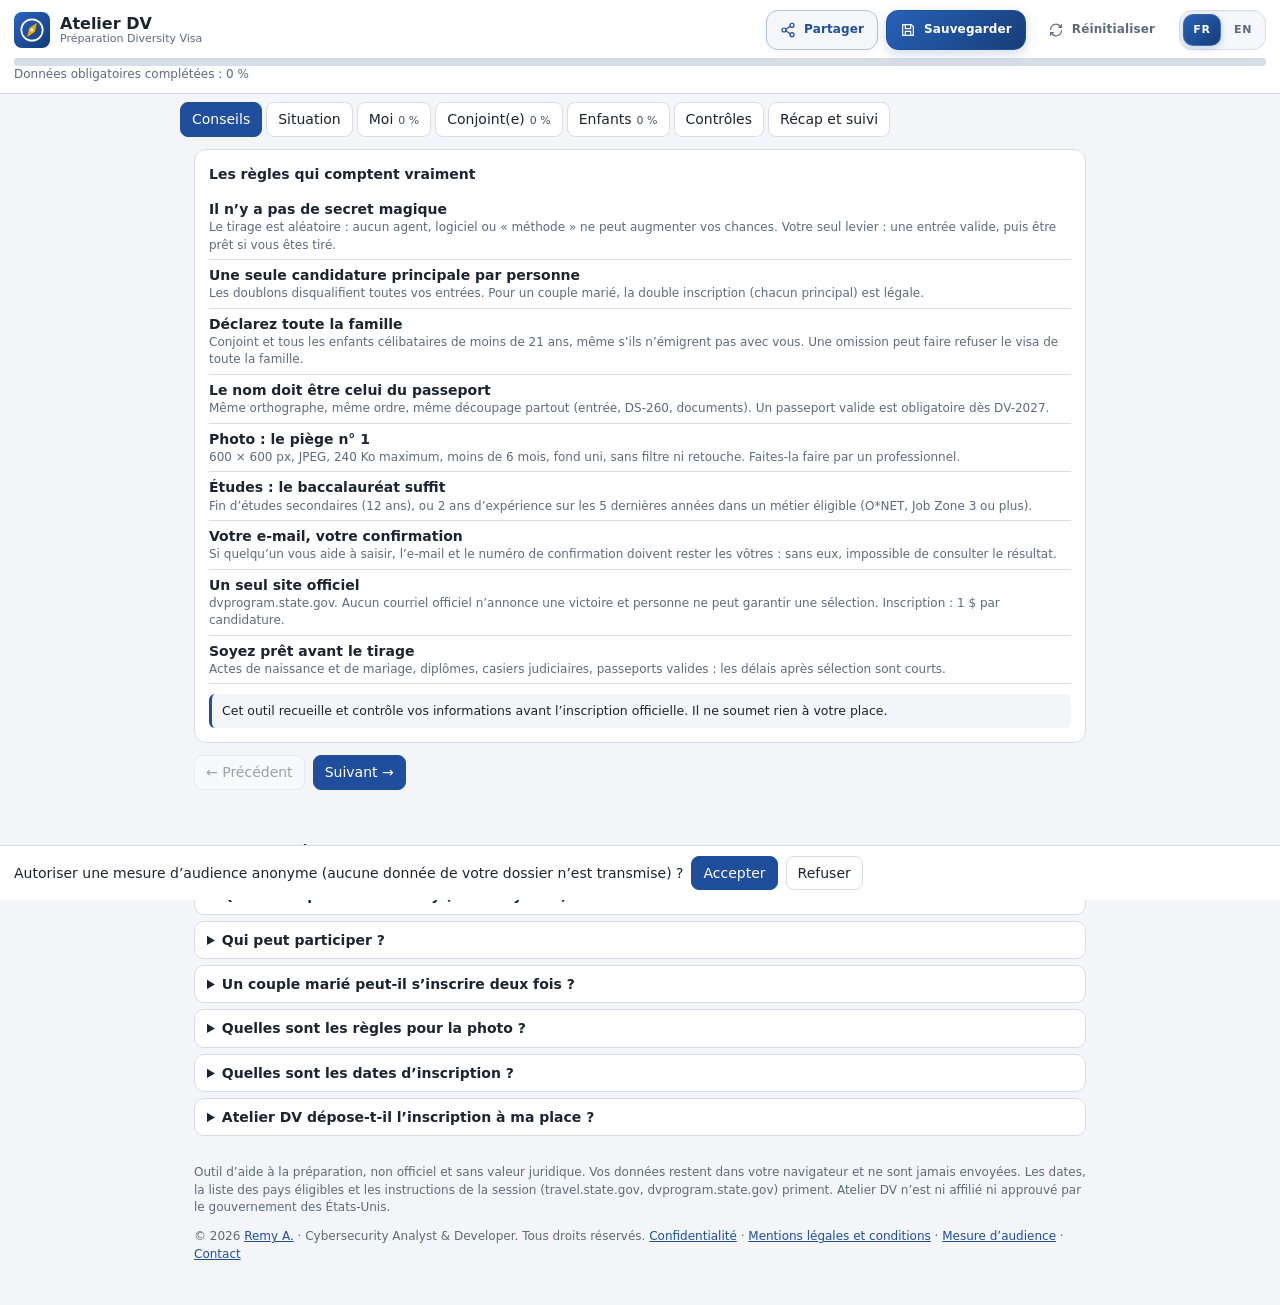
==== commit ecd4df43: "Add files via upload" ====
--- a/index.html
+++ b/index.html
@@ -1,185 +1,245 @@
-<!doctype html>
-<!-- Atelier DV © 2026 Remy A. (Cybersecurity Analyst & Developer). Tous droits réservés. Voir LICENSE. --><html lang="fr"><head><meta charset="utf-8">
-<meta name="viewport" content="width=device-width, initial-scale=1, viewport-fit=cover">
-<title>Atelier DV · Préparer sa candidature DV Lottery (Diversity Visa) en conformité</title>
-<meta name="description" content="Outil gratuit pour préparer votre DV Lottery : contrôle photo, passeport, conjoint et enfants, double inscription légale, checklist. Par Remy A.">
-<meta name="author" content="Remy A."><meta name="copyright" content="© 2026 Remy A.. Tous droits réservés."><meta name="robots" content="index,follow,max-image-preview:large"><meta name="theme-color" content="#1f4e9c"><meta name="application-name" content="Atelier DV">
-<link rel="canonical" href="https://VOTRE-DOMAINE.example/"><link rel="manifest" href="manifest.webmanifest"><link rel="icon" href="favicon.svg" type="image/svg+xml"><link rel="icon" href="icon-192.png" sizes="192x192" type="image/png"><link rel="apple-touch-icon" href="apple-touch-icon.png">
-<meta property="og:type" content="website"><meta property="og:site_name" content="Atelier DV"><meta property="og:locale" content="fr_FR"><meta property="og:title" content="Atelier DV · Préparer sa candidature DV Lottery (Diversity Visa) en conformité"><meta property="og:description" content="Outil gratuit pour préparer votre DV Lottery : contrôle photo, passeport, conjoint et enfants, double inscription légale, checklist. Par Remy A."><meta property="og:url" content="https://VOTRE-DOMAINE.example/"><meta property="og:image" content="https://VOTRE-DOMAINE.example/og-image.png"><meta property="og:image:width" content="1200"><meta property="og:image:height" content="630">
-<meta name="twitter:card" content="summary_large_image"><meta name="twitter:title" content="Atelier DV · Préparer sa candidature DV Lottery (Diversity Visa) en conformité"><meta name="twitter:description" content="Outil gratuit pour préparer votre DV Lottery : contrôle photo, passeport, conjoint et enfants, double inscription légale, checklist. Par Remy A."><meta name="twitter:image" content="https://VOTRE-DOMAINE.example/og-image.png">
-<script type="application/ld+json">{"@context": "https://schema.org", "@graph": [{"@type": "WebApplication", "name": "Atelier DV", "url": "https://VOTRE-DOMAINE.example/", "applicationCategory": "UtilitiesApplication", "operatingSystem": "Web", "inLanguage": "fr", "description": "Outil gratuit pour préparer sa candidature à la DV Lottery : contrôle photo, passeport, conjoint et enfants, double inscription légale, checklist.", "offers": {"@type": "Offer", "price": "0", "priceCurrency": "EUR"}, "author": {"@type": "Person", "name": "Remy A.", "jobTitle": "Cybersecurity Analyst & Developer"}, "copyrightHolder": {"@type": "Person", "name": "Remy A."}, "copyrightYear": 2026}, {"@type": "FAQPage", "mainEntity": [{"@type": "Question", "name": "Qu’est-ce que la DV Lottery (Diversity Visa) ?", "acceptedAnswer": {"@type": "Answer", "text": "Programme annuel du gouvernement des États-Unis qui attribue des visas d’immigrant par tirage au sort aux personnes nées dans des pays à faible taux d’immigration vers les États-Unis. L’inscription se fait uniquement sur le site officiel dvprogram.state.gov."}}, {"@type": "Question", "name": "Qui peut participer ?", "acceptedAnswer": {"@type": "Answer", "text": "Il faut être né dans un pays éligible (ou y être rattaché par le conjoint ou les parents selon les règles de « chargeability ») et avoir un diplôme de fin d’études secondaires, ou 2 ans d’expérience sur les 5 dernières années dans un métier éligible (O*NET). Un passeport valide est exigé pour le demandeur principal depuis DV-2027."}}, {"@type": "Question", "name": "Un couple marié peut-il s’inscrire deux fois ?", "acceptedAnswer": {"@type": "Answer", "text": "Oui, c’est légal : chaque conjoint dépose sa propre candidature en tant que demandeur principal et déclare l’autre ainsi que tous les enfants éligibles. Cela double les chances de la famille, pas celles de chaque personne. Une même personne ne peut avoir qu’une seule candidature principale."}}, {"@type": "Question", "name": "Quelles sont les règles pour la photo ?", "acceptedAnswer": {"@type": "Answer", "text": "Format JPEG, 600 × 600 pixels, 240 Ko maximum, prise de vue de moins de 6 mois, fond uni, sans filtre ni retouche. Atelier DV analyse votre fichier directement sur votre appareil, sans l’envoyer."}}, {"@type": "Question", "name": "Quelles sont les dates d’inscription ?", "acceptedAnswer": {"@type": "Answer", "text": "Elles varient selon la session et sont annoncées par le Department of State. Consultez travel.state.gov. Atelier DV affiche en haut de page les communiqués officiels dès qu’ils sont publiés."}}, {"@type": "Question", "name": "Atelier DV dépose-t-il l’inscription à ma place ?", "acceptedAnswer": {"@type": "Answer", "text": "Non. L’outil sert à préparer, contrôler et organiser vos informations. L’inscription officielle se fait par vous, sur dvprogram.state.gov. Atelier DV n’est ni affilié ni approuvé par le gouvernement des États-Unis."}}]}]}</script>
-<script src="config.js"></script>
-<style>
-:root{color-scheme:light;--bg:#f3f5f9;--card:#fff;--tx:#1b2430;--mu:#5d6b7c;--bd:#d8dee8;--pr:#1f4e9c;--prx:#fff;--ok:#1a7f4b;--wa:#b4690e;--er:#c0392b;--inp:#fffef5;box-sizing:border-box;padding-top:env(safe-area-inset-top,0px);padding-bottom:env(safe-area-inset-bottom,0px)}
-@media(prefers-color-scheme:dark){:root:not([data-theme="light"]){color-scheme:dark;--bg:#12161c;--card:#1b222c;--tx:#e6ebf2;--mu:#9aa7b8;--bd:#2e3948;--pr:#6ea0ff;--prx:#0b1220;--ok:#4cc58a;--wa:#e0a04a;--er:#ff7b6b;--inp:#151b23}}
-:root[data-theme="dark"]{color-scheme:dark;--bg:#12161c;--card:#1b222c;--tx:#e6ebf2;--mu:#9aa7b8;--bd:#2e3948;--pr:#6ea0ff;--prx:#0b1220;--ok:#4cc58a;--wa:#e0a04a;--er:#ff7b6b;--inp:#151b23}
-html{scroll-padding-top:env(safe-area-inset-top,0px)}*{box-sizing:border-box}
-body{margin:0;background:var(--bg);color:var(--tx);font:14px/1.45 system-ui,-apple-system,"Segoe UI",Roboto,Arial,sans-serif}
-body::before{content:"";position:fixed;inset:0 0 auto;height:env(safe-area-inset-top,0px);z-index:10;background:var(--card)}
-header{position:sticky;top:env(safe-area-inset-top,0px);z-index:11;background:var(--card);border-bottom:1px solid var(--bd);padding:10px 14px}
-.top{display:flex;gap:8px;align-items:center;flex-wrap:wrap}h1{font-size:16px;margin:0;flex:1;min-width:200px}
-.bar{height:8px;background:var(--bd);border-radius:6px;overflow:hidden;margin-top:8px}.bar i{display:block;height:100%;background:var(--ok);transition:width .3s}
-nav{display:flex;gap:4px;overflow-x:auto;padding:8px 10px;max-width:940px;margin:0 auto}
-button{font:inherit;cursor:pointer;border:1px solid var(--bd);background:var(--card);color:var(--tx);border-radius:8px;padding:6px 11px}
-nav button{white-space:nowrap}nav button.on{background:var(--pr);color:var(--prx);border-color:var(--pr)}nav em{font-style:normal;font-size:11px;opacity:.8;margin-left:5px}
-main{max-width:920px;margin:0 auto;padding:4px 14px 40px}
-.card{background:var(--card);border:1px solid var(--bd);border-radius:12px;padding:14px;margin-bottom:12px}h3{margin:0 0 10px;font-size:14px}h4{margin:12px 0 6px}
-.g{display:grid;grid-template-columns:repeat(auto-fit,minmax(220px,1fr));gap:10px}
-.f{display:flex;flex-direction:column;gap:3px;font-weight:600;font-size:12.5px}.f small{display:block;font-weight:400;color:var(--mu);font-size:11px}
-input,select,textarea{font:inherit;padding:8px;border:1px solid var(--bd);border-radius:8px;background:var(--inp);color:var(--tx);width:100%}
-input[type=checkbox]{width:auto}.sw{display:flex;gap:9px;align-items:flex-start;margin-top:10px;font-size:13px}
-.note{margin-top:10px;padding:8px 10px;border-left:3px solid var(--pr);background:var(--bg);border-radius:6px;font-size:12.5px}.note.wa{border-color:var(--wa)}.note.ok{border-color:var(--ok)}.note.er{border-color:var(--er)}
-.ck{padding:5px 0;border-bottom:1px solid var(--bd)}.ck.ok b{color:var(--ok)}.ck.wa b{color:var(--wa)}.ck.er b{color:var(--er)}
-.chip{display:block;padding:8px 10px;margin:4px 0;border:1px solid var(--bd);border-radius:8px;background:var(--bg)}
-.cp{display:flex;justify-content:space-between;width:100%;text-align:left;gap:10px;margin:2px 0;padding:5px 9px}.cp span{color:var(--mu)}
-details{margin:6px 0}summary{cursor:pointer;font-weight:600}.mu{color:var(--mu);font-size:12px}
-.dlg{position:fixed;inset:0;background:rgba(0,0,0,.5);display:flex;align-items:center;justify-content:center;padding:16px;z-index:30}.dlg[hidden]{display:none}.dlg .card{width:min(620px,100%);margin:0}.row{display:flex;gap:8px;margin-top:8px;flex-wrap:wrap}
-.pri{background:var(--pr);color:var(--prx);border-color:var(--pr)}button:disabled{opacity:.4;cursor:default}
-a.b{display:inline-block;padding:6px 11px;border:1px solid var(--bd);border-radius:8px;color:var(--tx);text-decoration:none;background:var(--card)}
-.cs{position:fixed;bottom:0;left:0;right:0;z-index:40;background:var(--card);border-top:1px solid var(--bd);padding:10px 14px;display:flex;gap:8px;align-items:center;flex-wrap:wrap}.cs[hidden]{display:none}
-@media print{header,nav,.noprint,.dlg,.cs{display:none!important}body::before{display:none}}
-.brand{display:flex;gap:10px;align-items:center;color:inherit;text-decoration:none}.brand svg{width:36px;height:36px;flex:none}.brand span{display:flex;flex-direction:column;line-height:1.1}.brand small{font-weight:400;font-size:11px;color:var(--mu)}
-.skip{position:absolute;left:-999px}.skip:focus{left:8px;top:8px;z-index:50;background:var(--card);padding:6px 10px;border-radius:8px}
-:focus-visible{outline:2px solid var(--pr);outline-offset:2px}.mu a,.faq a{color:var(--pr)}
-.faq{max-width:920px;margin:0 auto;padding:0 14px}.faq h2{font-size:15px}.faq details{background:var(--card);border:1px solid var(--bd);border-radius:10px;padding:8px 12px;margin:6px 0}.faq p{margin:6px 0 2px;color:var(--mu)}
-footer{max-width:920px;margin:0 auto;padding:10px 14px calc(30px + env(safe-area-inset-bottom,0px))}
-@media(prefers-reduced-motion:reduce){*{transition:none!important}}
-</style></head><body>
-<a class="skip" href="#m">Aller au contenu</a>
-<header><div class="top"><h1><a class="brand" href="./" aria-label="Atelier DV, accueil"><svg viewBox="0 0 64 64" role="img" aria-label="Logo Atelier DV"><defs><linearGradient id="lg" x1="0" y1="0" x2="1" y2="1"><stop offset="0" stop-color="#2a63c4"/><stop offset="1" stop-color="#143a75"/></linearGradient></defs><rect width="64" height="64" rx="14" fill="url(#lg)"/><circle cx="32" cy="32" r="19" fill="none" stroke="#fff" stroke-width="3"/><path d="M32 17l6 15-6 15-6-15z" fill="#f2a900" transform="rotate(35 32 32)"/><circle cx="32" cy="32" r="2.6" fill="#fff"/></svg><span>Atelier DV<small>Préparation Diversity Visa</small></span></a></h1><button id="sh">Partager</button><button id="bk">Sauvegarder</button><button id="rs">Réinitialiser</button></div>
-<div class="bar"><i id="pb"></i></div><div class="mu" id="pt"></div></header>
-<nav id="nav" aria-label="Étapes"></nav><noscript><div class="card" style="margin:12px">Atelier DV a besoin de JavaScript pour fonctionner. Activez-le dans votre navigateur.</div></noscript><main id="m" tabindex="-1"></main><section class="faq"><h2>Questions fréquentes sur la DV Lottery</h2><details><summary>Qu’est-ce que la DV Lottery (Diversity Visa) ?</summary><p>Programme annuel du gouvernement des États-Unis qui attribue des visas d’immigrant par tirage au sort aux personnes nées dans des pays à faible taux d’immigration vers les États-Unis. L’inscription se fait uniquement sur le site officiel dvprogram.state.gov.</p></details><details><summary>Qui peut participer ?</summary><p>Il faut être né dans un pays éligible (ou y être rattaché par le conjoint ou les parents selon les règles de « chargeability ») et avoir un diplôme de fin d’études secondaires, ou 2 ans d’expérience sur les 5 dernières années dans un métier éligible (O*NET). Un passeport valide est exigé pour le demandeur principal depuis DV-2027.</p></details><details><summary>Un couple marié peut-il s’inscrire deux fois ?</summary><p>Oui, c’est légal : chaque conjoint dépose sa propre candidature en tant que demandeur principal et déclare l’autre ainsi que tous les enfants éligibles. Cela double les chances de la famille, pas celles de chaque personne. Une même personne ne peut avoir qu’une seule candidature principale.</p></details><details><summary>Quelles sont les règles pour la photo ?</summary><p>Format JPEG, 600 × 600 pixels, 240 Ko maximum, prise de vue de moins de 6 mois, fond uni, sans filtre ni retouche. Atelier DV analyse votre fichier directement sur votre appareil, sans l’envoyer.</p></details><details><summary>Quelles sont les dates d’inscription ?</summary><p>Elles varient selon la session et sont annoncées par le Department of State. Consultez travel.state.gov. Atelier DV affiche en haut de page les communiqués officiels dès qu’ils sont publiés.</p></details><details><summary>Atelier DV dépose-t-il l’inscription à ma place ?</summary><p>Non. L’outil sert à préparer, contrôler et organiser vos informations. L’inscription officielle se fait par vous, sur dvprogram.state.gov. Atelier DV n’est ni affilié ni approuvé par le gouvernement des États-Unis.</p></details></section><div id="ft"></div>
-<div class="dlg" id="dlg" hidden><div class="card"><h3>Sauvegarder mon dossier</h3><p class="mu">Choisissez un format. Ces fichiers contiennent des données personnelles : ne les partagez pas à la légère.</p><div class="row"><button data-x="xlsx">Excel (.xlsx)</button><button data-x="csv">CSV (Excel / Google Sheets)</button><button data-x="tsv">Copier pour Google Sheets</button><button data-x="pdf">PDF / Imprimer</button><button data-x="json">Sauvegarde (.json)</button></div><h4>Restaurer</h4><textarea id="ta" rows="4" placeholder="Collez ici le contenu d’une sauvegarde .json"></textarea><div class="row"><button id="rst">Restaurer</button><button data-close>Fermer</button></div><div class="mu" id="msg"></div></div></div>
-<div class="dlg" id="dl2" hidden><div class="card"><h3>Partager l’outil</h3><p class="mu">Le lien partagé ouvre l’outil vide : aucune de vos données n’est envoyée.</p><div class="row" id="chs"></div><div class="row"><button data-close>Fermer</button></div></div></div>
-<div class="cs" id="cs" hidden><span>Autoriser une mesure d’audience anonyme (aucune donnée de votre dossier n’est transmise) ?</span><button data-c="yes" class="pri">Accepter</button><button data-c="no">Refuser</button></div>
-<script>
-const K='dv-atelier-v1',$=s=>document.querySelector(s);
-const EDU=[["Primary school only","École primaire uniquement"],["Some high school, no diploma","Secondaire commencé, sans diplôme (ni BEPC ni Bac)"],["High school diploma","Baccalauréat ou fin du secondaire (12 ans)"],["Vocational school","École professionnelle ou technique (CAP, BEP, Bac technique)"],["Some university courses","Études universitaires sans diplôme"],["University degree","Licence / Bachelor (bac+3), DUT, BTS ou équivalent"],["Some graduate level courses","3e cycle commencé, sans diplôme"],["Master’s degree","Master, maîtrise ou ingénieur (bac+5)"],["Some doctoral level courses","Doctorat commencé, sans diplôme"],["Doctorate degree","Doctorat"]];
-const MAR={unmarried:["Célibataire · Unmarried","Aucun conjoint à déclarer. Seuls vos enfants éligibles sont à lister."],
-married:["Marié(e), conjoint(e) ni citoyen(ne) ni résident(e) US · Married and my spouse is NOT a U.S. citizen or U.S. LPR","Vous devez déclarer votre conjoint(e), même s’il ou elle n’émigre pas avec vous. Stratégie légale : chacun dépose sa propre candidature principale."],
-marriedus:["Marié(e), conjoint(e) citoyen(ne) ou résident(e) US · Married and my spouse IS a U.S. citizen or U.S. LPR","Un conjoint déjà citoyen ou résident permanent américain n’est pas à déclarer."],
-divorced:["Divorcé(e) · Divorced","Aucun conjoint à déclarer. Les beaux-enfants d’un précédent mariage restent à lister s’ils remplissent les conditions."],
-widowed:["Veuf / veuve · Widowed","Aucun conjoint à déclarer. Listez vos enfants éligibles."],
-separated:["Séparé(e) légalement · Legally Separated","Le conjoint n’est pas à déclarer en cas de séparation légale par décision formelle (une séparation de fait ne suffit pas : demandez conseil à un avocat)."]};
-const T=(k,fr,en,o)=>({k,fr,en,o,t:'text'}),SEL=(k,fr,en,op,r)=>({k,fr,en,op,t:'sel',r});
-const ID=[T('last','Nom de famille','Family Name'),T('first','Prénom','First Name'),T('mid','Autre(s) prénom(s)','Middle Name',1),SEL('sex','Genre','Gender',['Male','Female']),{k:'dob',fr:'Date de naissance',en:'Birth date',t:'date'},T('bc','Ville de naissance','City of birth'),T('bco','Pays de naissance','Country of birth')];
-const IDP=[...ID,T('elig','Pays d’éligibilité','Country of eligibility')];
-const ADDR=[T('a1','Adresse, ligne 1','Address line 1'),T('a2','Adresse, ligne 2','Address line 2',1),T('city','Ville','City'),T('reg','Région / district','District / Province'),T('zip','Code postal (00000 si aucun)','Postal code'),T('ctry','Pays de l’adresse','Country'),T('res','Pays de résidence actuel','Country where you live today'),T('tel','Téléphone','Phone',1),{k:'email',fr:'E-mail personnel',en:'E-mail',t:'email'}];
-const ST=[SEL('edu','Niveau d’études','Highest education',EDU,1),T('ppn','Passeport : numéro','Passport number'),T('ppc','Passeport : pays de délivrance','Issuing country'),{k:'ppe',fr:'Passeport : date d’expiration',en:'Expiry date',t:'date'}];
-const KID=[...ID,SEL('rel','Lien avec vous','Relationship',['Biological child','Adopted child','Stepchild'])];
-const CHK=[['Annonce officielle lue (dates, pays éligibles, instructions) sur dvprogram.state.gov',1],['Passeport(s) valide(s) et scan JPEG (page identité + page signature) prêt(s)',1],['Actes de naissance et d’état civil rassemblés',1],['E-mail personnel sécurisé (mot de passe fort + double authentification)',1],['1 $ par candidature prévu (paiement en ligne)',1],['Inscription uniquement via dvprogram.state.gov, sans intermédiaire',1],['Relecture complète de chaque champ avant de valider',1],['Confirmation(s) enregistrée(s) hors ligne (PDF + numéro + date de naissance)',1],['Résultat consulté uniquement via Entrant Status Check',1],['Si sélectionné : DS-260, frais de visa, documents civils, casier judiciaire, examen médical',1],['Si les deux candidatures sont tirées : confirmer avec le consulat la procédure unique à mener',2]];
-const C=Object.assign({ref:'2027-09-30',session:'DV-2027',banner:'',ga:'',plausible:'',siteUrl:'',author:'Remy A.',authorTitle:'Cybersecurity Analyst & Developer',authorUrl:'',contactEmail:''},window.DV_CONFIG||{});
-const today=()=>new Date().toISOString().slice(0,10);
-const D={marital:'married',double:true,nk:1,entry:today(),me:{},sp:{},kids:[{}],chk:{},ent:{1:{},2:{}},tab:'gd'};
-let S=(()=>{try{const j=localStorage.getItem(K);if(j)return Object.assign(structuredClone(D),JSON.parse(j))}catch(e){}return structuredClone(D)})();
-const save=()=>{try{localStorage.setItem(K,JSON.stringify(S))}catch(e){}};
-const gp=p=>p.split('.').reduce((o,k)=>o==null?o:o[k],S);
-const put=(p,v)=>{const a=p.split('.'),l=a.pop();a.reduce((o,k)=>o[k]??={},S)[l]=v};
-const esc=s=>String(s??'').replace(/[&<>"]/g,c=>({'&':'&amp;','<':'&lt;','>':'&gt;','"':'&quot;'}[c]));
-const fmtD=d=>d?d.split('-').reverse().join('/'):'';
-const hasSp=()=>S.marital==='married',dbl=()=>hasSp()&&S.double,isP=r=>r==='me'||(r==='sp'&&dbl());
-const fl=r=>r==='kid'?KID:isP(r)?[...IDP,...ADDR,...ST]:ID;
-const lowEdu=o=>['Primary school only','Some high school, no diploma'].includes(o.edu);
-const under21=(dob,e)=>{const d=new Date(dob);d.setFullYear(d.getFullYear()+21);return d>new Date(e)};
-const obj=r=>r==='me'?S.me:S.sp;
-function syncKids(){while(S.kids.length<S.nk)S.kids.push({});S.kids.length=S.nk}
-function phIssues(o){const e=[],p=o.photo;if(!p)e.push('aucun fichier analysé');else{if(p.t!=='image/jpeg')e.push('format non JPEG');if(p.w!==600||p.h!==600)e.push(`dimensions ${p.w}×${p.h} (600×600 requis)`);if(p.kb>240)e.push(`${p.kb} Ko (240 Ko maximum)`)}
-if(!o.pdate)e.push('date de prise de vue manquante');else{const d=(Date.now()-new Date(o.pdate))/864e5;if(d>183)e.push('photo de plus de 6 mois');if(d<0)e.push('date de prise de vue dans le futur')}return e}
-function comp(r,o){const f=fl(r).filter(x=>!x.o);let n=f.length+1,d=f.filter(x=>o[x.k]).length;if(!phIssues(o).length)d++;if(isP(r)&&lowEdu(o)){n++;if(o.exp==='Oui')d++}return d/n}
-const avg=a=>a.length?a.reduce((x,y)=>x+y,0)/a.length:0;
-const pk=()=>avg(S.kids.map(k=>comp('kid',k)));
-const pct=()=>avg([comp('me',S.me),...(hasSp()?[comp('sp',S.sp)]:[]),...S.kids.map(k=>comp('kid',k))]);
-function fld(pre,x,o){const p=`${pre}.${x.k}`,v=o[x.k]??'',r=x.r?' data-r':'';const lab=`<span>${x.fr}${x.o?'':' *'}<small>${x.en}</small></span>`;
-if(x.t==='sel')return `<label class="f">${lab}<select data-p="${p}"${r}><option value="">—</option>${x.op.map(a=>{const[o,l]=Array.isArray(a)?a:[a,a];return `<option value="${esc(o)}"${o===v?' selected':''}>${esc(l)}</option>`}).join('')}</select></label>`;
-return `<label class="f">${lab}<input type="${x.t}" data-p="${p}" value="${esc(v)}"></label>`}
-const card=(t,b,n)=>`<section class="card"><h3>${t}</h3>${b}${n||''}</section>`;
-const grid=(pre,L,o)=>`<div class="g">${L.map(x=>fld(pre,x,o)).join('')}</div>`;
-function photo(pre,o){const e=phIssues(o);return card('Photo : 600 × 600 px, JPEG, 240 Ko maximum',`<div class="g"><label class="f"><span>Fichier photo<small>analysé sur votre appareil, jamais envoyé</small></span><input type="file" accept="image/*" data-ph="${pre}"></label><label class="f"><span>Date de prise de vue *<small>moins de 6 mois</small></span><input type="date" data-p="${pre}.pdate" value="${esc(o.pdate||'')}"></label></div>`,`<div class="note ${e.length?'wa':'ok'}">${e.length?'⚠ '+esc(e.join(' · ')):'✔ Photo conforme : '+esc(o.photo.name)}</div>`)}
-function person(r){const o=obj(r),P=isP(r);let h='';
-if(r==='me')h+=`<div class="note">Saisissez les noms comme sur le passeport (ligne MRZ pour les accents). Deux prénoms : le premier en « First Name », le second en « Middle Name ». Un nom d’usage absent du passeport ne s’y ajoute pas.</div>`;
-if(r==='sp'&&!P)h+=`<div class="note wa">Conjoint(e) non demandeur(se) principal(e) : seules l’identité et la photo sont demandées. Activez la double inscription (onglet Situation) pour préparer aussi sa candidature.</div>`;
-h+=card('Identité',grid(r,P?IDP:ID,o));
-if(P){h+=card('Adresse postale et contact',grid(r,ADDR,o));
-h+=card('Études et passeport',grid(r,ST,o),lowEdu(o)?`<div class="note wa">Sans diplôme de fin d’études secondaires, il faut 2 ans d’expérience sur les 5 dernières années dans un métier éligible (O*NET, Job Zone 3 ou plus).</div><div class="g" style="margin-top:10px">${fld(r,SEL('exp','Je remplis cette condition d’expérience','2 years of qualifying work experience',['Oui','Non']),o)}</div>`:'')}
-return h+photo(r,o)}
-function kids(){return S.kids.map((k,i)=>{const pre='kids.'+i;const a=k.dob?(under21(k.dob,S.entry)?'<div class="note ok">✔ Moins de 21 ans à la date d’inscription prévue.</div>':'<div class="note er">✖ 21 ans révolus à la date d’inscription : enfant non déclarable.</div>'):'';
-return `<h4>Enfant ${i+1}</h4>`+card('Identité',grid(pre,KID,k),a+'<div class="note">Enfant célibataire de moins de 21 ans : biologique, adopté ou beau-fils / belle-fille, même s’il n’émigre pas avec vous.</div>')+photo(pre,k)}).join('')}
-function sit(){const m=MAR[S.marital],n=S.nk,pl=`${n} enfant${n>1?'s':''}`,kt=n?` + ${pl}`:'';
-const ch=dbl()?[`<b>Candidature 1</b> : moi (principal) + conjoint(e)${kt}`,`<b>Candidature 2</b> : conjoint(e) (principal) + moi${kt}`]:[`<b>Candidature unique</b> : moi (principal)${hasSp()?' + conjoint(e)':''}${kt}`];
-return card('Votre situation',`<div class="g"><label class="f"><span>Situation matrimoniale *<small>Marital status</small></span><select data-p="marital" data-r>${Object.entries(MAR).map(([k,v])=>`<option value="${k}"${S.marital===k?' selected':''}>${v[0]}</option>`).join('')}</select></label>
-<label class="f"><span>Nombre d’enfants à déclarer<small>Number of children</small></span><input type="number" min="0" max="10" data-p="nk" data-r value="${S.nk}"></label>
-<label class="f"><span>Date d’inscription prévue<small>pour le contrôle d’âge des enfants</small></span><input type="date" data-p="entry" value="${S.entry}"></label>
-<div class="f"><span>Date repère de validité des passeports<small>fixée par l’administrateur selon les communiqués officiels</small></span><b>${fmtD(C.ref)}</b></div></div>`,
-`<div class="note">${m[1]}</div>`+(hasSp()?`<label class="sw"><input type="checkbox" data-p="double" data-r ${S.double?'checked':''}><span><b>Double inscription légale.</b> Chaque conjoint dépose sa propre candidature principale et déclare l’autre et tous les enfants : les chances de la famille doublent, pas celles de chaque personne. Chacun doit remplir seul la condition d’études ou d’expérience et avoir son propre passeport.</span></label>`:''))
-+card('Vos candidatures',ch.map(c=>`<span class="chip">${c}</span>`).join(''))}
-function checks(){const c=[],ok=m=>c.push(['ok',m]),wa=m=>c.push(['wa',m]),er=m=>c.push(['er',m]);const nm=o=>((o.last||'')+(o.first||'')).trim().toLowerCase();
-const P=[['Moi',S.me]];if(dbl())P.push(['Conjoint(e)',S.sp]);
-if(dbl()&&nm(S.me)&&nm(S.me)===nm(S.sp))er('Les deux demandeurs principaux semblent identiques : une seule candidature principale par personne.');
-P.forEach(([n,o])=>{o.ppe?(o.ppe>C.ref?ok(`${n} : passeport valide au-delà de la date repère`):er(`${n} : passeport expirant avant le ${fmtD(C.ref)}`)):wa(`${n} : date d’expiration du passeport à renseigner`);
-o.email?ok(`${n} : e-mail renseigné`):wa(`${n} : e-mail à renseigner`);
-if(lowEdu(o)&&o.exp!=='Oui')er(`${n} : ni diplôme secondaire ni expérience qualifiante déclarée`);else o.edu?ok(`${n} : condition d’études ou d’expérience remplie`):wa(`${n} : niveau d’études à renseigner`)});
-[['Moi',S.me],...(hasSp()?[['Conjoint(e)',S.sp]]:[]),...S.kids.map((k,i)=>['Enfant '+(i+1),k])].forEach(([n,o])=>{const e=phIssues(o);e.length?wa(`${n}, photo : ${e.join(', ')}`):ok(`${n}, photo conforme`)});
-S.kids.forEach((k,i)=>k.dob?(under21(k.dob,S.entry)?ok(`Enfant ${i+1} : moins de 21 ans`):er(`Enfant ${i+1} : 21 ans révolus à la date d’inscription`)):wa(`Enfant ${i+1} : date de naissance à renseigner`));
-if(dbl())ok('Les deux candidatures déclarent la même famille (reprise automatique).');
-const p=pct();p<1?wa(`Données obligatoires complétées à ${Math.round(p*100)} %`):ok('Toutes les données obligatoires sont remplies');return c}
-function chk(){const L=CHK.filter(x=>x[1]===1||dbl()),d=L.filter(x=>S.chk[x[0]]).length;
-return card('Contrôles automatiques',checks().map(([l,m])=>`<div class="ck ${l}"><b>${{ok:'✔',wa:'⚠',er:'✖'}[l]}</b> ${esc(m)}</div>`).join(''))+card(`Checklist · ${Math.round(100*d/L.length)} %`,L.map(([t])=>`<label class="sw"><input type="checkbox" data-p="chk.${esc(t)}" data-r ${S.chk[t]?'checked':''}><span>${t}</span></label>`).join(''))}
-function rowsOf(r,o){const rows=fl(r).map(x=>[x.fr,x.t==='date'?fmtD(o[x.k]):o[x.k]]);rows.push(['Photo',o.photo&&o.photo.name]);return rows.filter(a=>a[1])}
-const grp=(t,rows)=>`<details open><summary>${t}</summary>${rows.map(([l,v])=>`<button class="cp" data-cp="${esc(v)}"><span>${l}</span><b>${esc(v)}</b></button>`).join('')||'<div class="mu">Aucune donnée saisie.</div>'}</details>`;
-function rec(){const E=[[1,S.me,'me',hasSp()?S.sp:null]];if(dbl())E.push([2,S.sp,'sp',S.me]);
-return E.map(([n,p,r,s])=>card(`Candidature ${n} · principal : ${r==='me'?'moi':'conjoint(e)'}`,grp('Demandeur principal',rowsOf(r,p))+(s?grp('Conjoint(e) déclaré(e)',rowsOf('spouse',s)):'')+S.kids.map((k,i)=>grp('Enfant '+(i+1),rowsOf('kid',k))).join('')+`<h4>Suivi de la soumission</h4><div class="g"><label class="f"><span>Numéro de confirmation</span><input data-p="ent.${n}.conf" value="${esc(S.ent[n].conf)}"></label><label class="f"><span>Date de soumission</span><input type="date" data-p="ent.${n}.sd" value="${esc(S.ent[n].sd)}"></label><label class="f"><span>Résultat (Entrant Status Check)</span><select data-p="ent.${n}.res">${['Pas encore vérifié','Sélectionné','Non sélectionné'].map(a=>`<option${S.ent[n].res===a?' selected':''}>${a}</option>`).join('')}</select></label></div><label class="sw"><input type="checkbox" data-p="ent.${n}.paid" ${S.ent[n].paid?'checked':''}><span>Frais de 1 $ payés et reçu archivé</span></label>`)).join('')+`<p class="mu">Touchez une valeur pour la copier dans le formulaire officiel.</p>`}
-function tabs(){const t=[['gd','Conseils'],['sit','Situation'],['me','Moi']];if(hasSp())t.push(['sp','Conjoint(e)']);if(S.nk>0)t.push(['kid','Enfants']);t.push(['chk','Contrôles'],['rec','Récap et suivi']);return t}
-function meta(){const p=Math.round(pct()*100);$('#pb').style.width=p+'%';$('#pt').textContent=`Données obligatoires complétées : ${p} %`;
-const v={me:comp('me',S.me),sp:hasSp()?comp('sp',S.sp):0,kid:pk()};for(const k in v){const e=$('#b-'+k);if(e)e.textContent=Math.round(v[k]*100)+' %'}}
-function render(){syncKids();const t=tabs();if(!t.some(x=>x[0]===S.tab))S.tab='gd';
-$('#nav').innerHTML=t.map(([k,l])=>`<button data-t="${k}" class="${S.tab===k?'on':''}">${l}${['me','sp','kid'].includes(k)?`<em id="b-${k}"></em>`:''}</button>`).join('');
-const B={gd:guide,sit,me:()=>person('me'),sp:()=>person('sp'),kid:kids,chk,rec};
-$('#m').innerHTML=(C.banner?`<div class="note wa">📢 ${esc(C.banner)}</div>`:'')+B[S.tab]()+nb(t)+'';$('#ft').innerHTML=foot();meta();save()}
-function onEv(e){const t=e.target,p=t.dataset.p;if(!p)return;let v=t.type==='checkbox'?t.checked:t.value;if(t.type==='number')v=Math.max(0,Math.min(10,Math.floor(+v||0)));put(p,v);save();if(e.type==='change'&&t.dataset.r!==undefined)render();else meta()}
-document.addEventListener('input',onEv);document.addEventListener('change',onEv);
-document.addEventListener('change',e=>{const t=e.target,pre=t.dataset.ph;if(!pre)return;const f=t.files[0];if(!f)return;const im=new Image(),u=URL.createObjectURL(f);
-im.onload=()=>{put(pre+'.photo',{name:f.name,t:f.type,w:im.naturalWidth,h:im.naturalHeight,kb:Math.round(f.size/1024)});URL.revokeObjectURL(u);render()};
-im.onerror=()=>{put(pre+'.photo',{name:f.name,t:'invalide',w:0,h:0,kb:Math.round(f.size/1024)});render()};im.src=u});
-document.addEventListener('click',async e=>{const b=e.target.closest('button');if(!b)return;
-if(b.dataset.t){S.tab=b.dataset.t;render();scrollTo(0,0);track('tab_view',{tab:S.tab})}
-else if(b.dataset.cp!==undefined){try{await navigator.clipboard.writeText(b.dataset.cp);b.style.outline='2px solid var(--ok)';setTimeout(()=>b.style.outline='',700)}catch(x){}}
-else if(b.id==='bk'){msg('');$('#dlg').hidden=false}
-else if(b.id==='sh'){shareUI();$('#dl2').hidden=false}
-else if(b.dataset.close!==undefined)b.closest('.dlg').hidden=true;
-else if(b.dataset.x)exp(b.dataset.x);
-else if(b.dataset.go){const t=tabs().map(x=>x[0]),i=t.indexOf(S.tab)+ +b.dataset.go;if(t[i]){S.tab=t[i];render();scrollTo(0,0);track('tab_view',{tab:S.tab})}}
-else if(b.dataset.c){try{localStorage.setItem('dv-consent',b.dataset.c)}catch(x){}$('#cs').hidden=true;boot()}
-else if(b.dataset.lk){try{await navigator.clipboard.writeText(b.dataset.lk);b.textContent='Lien copié ✔'}catch(x){}track('share',{method:'copy'})}
-else if(b.dataset.nat){try{await navigator.share({title:document.title,url:b.dataset.nat})}catch(x){}track('share',{method:'native'})}
-else if(b.id==='rst'){try{S=Object.assign(structuredClone(D),JSON.parse($('#ta').value));$('#dlg').hidden=true;render()}catch(x){msg('Texte invalide : restauration impossible.')}}
-else if(b.id==='rs'){if(b.dataset.s){S=structuredClone(D);delete b.dataset.s;b.textContent='Réinitialiser';render()}else{b.dataset.s=1;b.textContent='Confirmer l’effacement ?';setTimeout(()=>{delete b.dataset.s;b.textContent='Réinitialiser'},4000)}}});
-const msg=t=>$('#msg').textContent=t;
-const nb=t=>{const a=t.map(x=>x[0]),i=a.indexOf(S.tab);return `<div class="row noprint"><button data-go="-1"${i?'':' disabled'}>← Précédent</button><button data-go="1" class="pri"${i<a.length-1?'':' disabled'}>Suivant →</button></div>`};
-function guide(){const G=[["Il n’y a pas de secret magique","Le tirage est aléatoire : aucun agent, logiciel ou « méthode » ne peut augmenter vos chances. Votre seul levier : une entrée valide, puis être prêt si vous êtes tiré."],["Une seule candidature principale par personne","Les doublons disqualifient toutes vos entrées. Pour un couple marié, la double inscription (chacun principal) est légale."],["Déclarez toute la famille","Conjoint et tous les enfants célibataires de moins de 21 ans, même s’ils n’émigrent pas avec vous. Une omission peut faire refuser le visa de toute la famille."],["Le nom doit être celui du passeport","Même orthographe, même ordre, même découpage partout (entrée, DS-260, documents). Un passeport valide est obligatoire dès DV-2027."],["Photo : le piège n° 1","600 × 600 px, JPEG, 240 Ko maximum, moins de 6 mois, fond uni, sans filtre ni retouche. Faites-la faire par un professionnel."],["Études : le baccalauréat suffit","Fin d’études secondaires (12 ans), ou 2 ans d’expérience sur les 5 dernières années dans un métier éligible (O*NET, Job Zone 3 ou plus)."],["Votre e-mail, votre confirmation","Si quelqu’un vous aide à saisir, l’e-mail et le numéro de confirmation doivent rester les vôtres : sans eux, impossible de consulter le résultat."],["Un seul site officiel","dvprogram.state.gov. Aucun courriel officiel n’annonce une victoire et personne ne peut garantir une sélection. Inscription : 1 $ par candidature."],["Soyez prêt avant le tirage","Actes de naissance et de mariage, diplômes, casiers judiciaires, passeports valides : les délais après sélection sont courts."]];
-return card('Les règles qui comptent vraiment',G.map(([t,d])=>`<div class="ck"><b>${t}</b><div class="mu">${d}</div></div>`).join(''),'<div class="note">Cet outil recueille et contrôle vos informations avant l’inscription officielle. Il ne soumet rien à votre place.</div>')}
-function flat(){const R=[['Candidature','Personne','Champ','Field','Valeur'],['','Situation','Situation matrimoniale','Marital status',MAR[S.marital][0]]];
-const add=(c,n,r,o)=>fl(r).forEach(x=>{const v=o[x.k];if(v)R.push([c,n,x.fr,x.en,x.t==='date'?fmtD(v):v])});
-const E=[[1,S.me,'me',hasSp()?S.sp:null,'Moi (principal)','Conjoint(e)']];if(dbl())E.push([2,S.sp,'sp',S.me,'Conjoint(e) (principal)','Moi']);
-E.forEach(([n,p,r,q,a,b])=>{add('Candidature '+n,a,r,p);if(q)add('Candidature '+n,b,'spouse',q);S.kids.forEach((k,i)=>add('Candidature '+n,'Enfant '+(i+1),'kid',k))});return R}
-const csv=R=>'\ufeff'+R.map(r=>r.map(c=>`"${String(c??'').replace(/"/g,'""')}"`).join(',')).join('\n');
-function dl(n,m,d){const a=document.createElement('a');a.href=URL.createObjectURL(new Blob([d],{type:m}));a.download=n;document.body.append(a);a.click();a.remove()}
-async function exp(f){track('export',{format:f});const R=flat();
-if(f==='csv')dl('dossier-dv.csv','text/csv;charset=utf-8',csv(R));
-else if(f==='json')dl('dossier-dv.json','application/json',JSON.stringify(S));
-else if(f==='tsv'){const t=R.map(r=>r.join('\t')).join('\n');try{await navigator.clipboard.writeText(t);msg('Copié : collez dans Google Sheets (Ctrl+V).')}catch(e){$('#ta').value=t;msg('Copie bloquée : texte placé dans la zone ci-dessous.')}}
-else if(f==='pdf'){$('#dlg').hidden=true;S.tab='rec';render();setTimeout(()=>print(),150)}
-else{try{if(!window.XLSX)await new Promise((ok,ko)=>{const s=document.createElement('script');s.src='https://cdnjs.cloudflare.com/ajax/libs/xlsx/0.18.5/xlsx.full.min.js';s.onload=ok;s.onerror=ko;document.head.append(s)});const wb=XLSX.utils.book_new();XLSX.utils.book_append_sheet(wb,XLSX.utils.aoa_to_sheet(R),'Dossier DV');XLSX.writeFile(wb,'dossier-dv.xlsx')}catch(e){dl('dossier-dv.csv','text/csv;charset=utf-8',csv(R));msg('Excel indisponible : un CSV a été téléchargé à la place.')}}}
-function shareUI(){const u=C.siteUrl||location.href.split('#')[0].split('?')[0],t='Prépare ta candidature à la DV Lottery avec cet outil gratuit : ',e=encodeURIComponent;
-const L=[['WhatsApp','https://wa.me/?text='+e(t+u)],['Telegram','https://t.me/share/url?url='+e(u)+'&text='+e(t)],['Facebook','https://www.facebook.com/sharer/sharer.php?u='+e(u)],['X','https://twitter.com/intent/tweet?text='+e(t)+'&url='+e(u)],['LinkedIn','https://www.linkedin.com/sharing/share-offsite/?url='+e(u)],['E-mail','mailto:?subject='+e('Outil de préparation DV Lottery')+'&body='+e(t+u)]];
-$('#chs').innerHTML=L.map(([n,h])=>`<a class="b" data-sh="${n}" href="${h}" target="_blank" rel="noopener">${n}</a>`).join('')+`<button data-lk="${esc(u)}">Copier le lien</button>`+(navigator.share?`<button data-nat="${esc(u)}">Autres…</button>`:'')}
-document.addEventListener('click',e=>{const a=e.target.closest('[data-sh]');if(a)track('share',{method:a.dataset.sh})});
-const consent=()=>{try{return localStorage.getItem('dv-consent')}catch(e){return null}};
-function track(n,p){try{if(window.gtag&&consent()==='yes')gtag('event',n,p||{});if(window.plausible)plausible(n,{props:p||{}})}catch(e){}}
-function boot(){const sc=u=>{const s=document.createElement('script');s.async=true;s.src=u;return s};
-if(C.plausible&&!window.plausible){window.plausible=function(){(plausible.q=plausible.q||[]).push(arguments)};const s=sc('https://plausible.io/js/script.js');s.dataset.domain=C.plausible;document.head.append(s)}
-if(C.ga){if(consent()==='yes'){if(!window.gtag){window.dataLayer=window.dataLayer||[];window.gtag=function(){dataLayer.push(arguments)};gtag('js',new Date());gtag('config',C.ga,{anonymize_ip:true});document.head.append(sc('https://www.googletagmanager.com/gtag/js?id='+encodeURIComponent(C.ga)))}}else if(!consent())$('#cs').hidden=false}}
-const foot=()=>`<footer class="mu noprint"><p>Outil d’aide à la préparation, non officiel et sans valeur juridique. Vos données restent dans votre navigateur et ne sont jamais envoyées. Les dates, la liste des pays éligibles et les instructions de la session (travel.state.gov, dvprogram.state.gov) priment. Atelier DV n’est ni affilié ni approuvé par le gouvernement des États-Unis.</p><p>© 2026 ${C.authorUrl?`<a href="${esc(C.authorUrl)}" rel="author noopener">${esc(C.author)}</a>`:esc(C.author)} · ${esc(C.authorTitle)}. Tous droits réservés. <a href="confidentialite.html">Confidentialité</a> · <a href="mentions-legales.html">Mentions légales et conditions</a>${C.ga?' · <a href="#" data-consent>Mesure d’audience</a>':''}${C.contactEmail?` · <a href="mailto:${esc(C.contactEmail)}">Contact</a>`:''}</p></footer>`;
-document.addEventListener('click',e=>{const a=e.target.closest('[data-consent]');if(a){e.preventDefault();try{localStorage.removeItem('dv-consent')}catch(x){}$('#cs').hidden=false}});
-render();boot();
-try{if('serviceWorker'in navigator&&/^https?:/.test(location.protocol))navigator.serviceWorker.register('sw.js').catch(()=>{})}catch(e){}
-</script></body></html>
+<!doctype html>
+<!-- Atelier DV © 2026 Remy A. (Cybersecurity Analyst & Developer). Tous droits réservés. Voir LICENSE. -->
+<html lang="fr">
+  <head>
+    <meta charset="utf-8" />
+    <meta
+      name="viewport"
+      content="width=device-width, initial-scale=1, viewport-fit=cover"
+    />
+    <title>Atelier DV · Préparer sa candidature DV Lottery (Diversity Visa) en conformité</title>
+    <meta
+      name="description"
+      content="Outil gratuit pour préparer votre DV Lottery : contrôle photo, passeport, conjoint et enfants, double inscription légale, checklist. Par Remy A."
+    />
+    <meta name="author" content="Remy A." />
+    <meta name="copyright" content="© 2026 Remy A.. Tous droits réservés." />
+    <meta name="robots" content="index,follow,max-image-preview:large" />
+    <meta name="theme-color" content="#1f4e9c" />
+    <meta name="application-name" content="Atelier DV" />
+    <link rel="canonical" href="https://win-dv.onrender.com/" />
+    <link rel="alternate" hreflang="fr" href="https://win-dv.onrender.com/" />
+    <link rel="alternate" hreflang="en" href="https://win-dv.onrender.com/en/index.html" />
+    <link rel="alternate" hreflang="x-default" href="https://win-dv.onrender.com/" />
+    <link rel="manifest" href="manifest.webmanifest" />
+    <link rel="icon" href="favicon.svg" type="image/svg+xml" />
+    <link rel="icon" href="icon-192.png" sizes="192x192" type="image/png" />
+    <link rel="apple-touch-icon" href="apple-touch-icon.png" />
+    <meta property="og:type" content="website" />
+    <meta property="og:site_name" content="Atelier DV" />
+    <meta property="og:locale" content="fr_FR" />
+<meta property="og:locale:alternate" content="en_US" />
+    <meta property="og:title" content="Atelier DV · Préparer sa candidature DV Lottery (Diversity Visa) en conformité" />
+    <meta property="og:description" content="Outil gratuit pour préparer votre DV Lottery : contrôle photo, passeport, conjoint et enfants, double inscription légale, checklist. Par Remy A." />
+    <meta property="og:url" content="https://win-dv.onrender.com/" />
+    <meta property="og:image" content="https://win-dv.onrender.com/og-image.png" />
+    <meta property="og:image:width" content="1200" />
+    <meta property="og:image:height" content="630" />
+    <meta name="twitter:card" content="summary_large_image" />
+    <meta name="twitter:title" content="Atelier DV · Préparer sa candidature DV Lottery (Diversity Visa) en conformité" />
+    <meta name="twitter:description" content="Outil gratuit pour préparer votre DV Lottery : contrôle photo, passeport, conjoint et enfants, double inscription légale, checklist. Par Remy A." />
+    <meta name="twitter:image" content="https://win-dv.onrender.com/og-image.png" />
+    <script type="application/ld+json">
+{
+  "@context": "https://schema.org",
+  "@graph": [
+    {
+      "@type": "WebApplication",
+      "name": "Atelier DV",
+      "url": "https://win-dv.onrender.com/",
+      "applicationCategory": "UtilitiesApplication",
+      "operatingSystem": "Web",
+      "inLanguage": "fr",
+      "description": "Outil gratuit pour préparer votre DV Lottery : contrôle photo, passeport, conjoint et enfants, double inscription légale, checklist. Par Remy A.",
+      "offers": {
+        "@type": "Offer",
+        "price": "0",
+        "priceCurrency": "EUR"
+      },
+      "author": {
+        "@type": "Person",
+        "name": "Remy A.",
+        "jobTitle": "Cybersecurity Analyst & Developer"
+      },
+      "copyrightHolder": {
+        "@type": "Person",
+        "name": "Remy A."
+      },
+      "copyrightYear": 2026
+    },
+    {
+      "@type": "FAQPage",
+      "mainEntity": [
+        {
+          "@type": "Question",
+          "name": "Qu’est-ce que la DV Lottery (Diversity Visa) ?",
+          "acceptedAnswer": {
+            "@type": "Answer",
+            "text": "Programme annuel du gouvernement des États-Unis qui attribue des visas d’immigrant par tirage au sort aux personnes nées dans des pays à faible taux d’immigration vers les États-Unis. L’inscription se fait uniquement sur le site officiel dvprogram.state.gov."
+          }
+        },
+        {
+          "@type": "Question",
+          "name": "Qui peut participer ?",
+          "acceptedAnswer": {
+            "@type": "Answer",
+            "text": "Il faut être né dans un pays éligible (ou y être rattaché par le conjoint ou les parents selon les règles de « chargeability ») et avoir un diplôme de fin d’études secondaires, ou 2 ans d’expérience sur les 5 dernières années dans un métier éligible (O*NET). Un passeport valide est exigé pour le demandeur principal depuis DV-2027."
+          }
+        },
+        {
+          "@type": "Question",
+          "name": "Un couple marié peut-il s’inscrire deux fois ?",
+          "acceptedAnswer": {
+            "@type": "Answer",
+            "text": "Oui, c’est légal : chaque conjoint dépose sa propre candidature en tant que demandeur principal et déclare l’autre ainsi que tous les enfants éligibles. Cela double les chances de la famille, pas celles de chaque personne. Une même personne ne peut avoir qu’une seule candidature principale."
+          }
+        },
+        {
+          "@type": "Question",
+          "name": "Quelles sont les règles pour la photo ?",
+          "acceptedAnswer": {
+            "@type": "Answer",
+            "text": "Format JPEG, 600 × 600 pixels, 240 Ko maximum, prise de vue de moins de 6 mois, fond uni, sans filtre ni retouche. Atelier DV analyse votre fichier directement sur votre appareil, sans l’envoyer."
+          }
+        },
+        {
+          "@type": "Question",
+          "name": "Quelles sont les dates d’inscription ?",
+          "acceptedAnswer": {
+            "@type": "Answer",
+            "text": "Elles varient selon la session et sont annoncées par le Department of State. Consultez travel.state.gov. Atelier DV affiche en haut de page les communiqués officiels dès qu’ils sont publiés."
+          }
+        },
+        {
+          "@type": "Question",
+          "name": "Atelier DV dépose-t-il l’inscription à ma place ?",
+          "acceptedAnswer": {
+            "@type": "Answer",
+            "text": "Non. L’outil sert à préparer, contrôler et organiser vos informations. L’inscription officielle se fait par vous, sur dvprogram.state.gov. Atelier DV n’est ni affilié ni approuvé par le gouvernement des États-Unis."
+          }
+        }
+      ]
+    }
+  ]
+}
+</script>
+    <script src="config.js"></script>
+    <link rel="stylesheet" href="app.css" />
+  </head>
+  <body>
+    <a class="skip" href="#m">Aller au contenu</a>
+    <header>
+      <div class="top">
+        <h1>
+          <a class="brand" href="./" aria-label="Atelier DV, accueil"
+            ><svg viewBox="0 0 64 64" role="img" aria-label="Logo Atelier DV">
+              <defs>
+                <linearGradient id="lg" x1="0" y1="0" x2="1" y2="1">
+                  <stop offset="0" stop-color="#2a63c4" />
+                  <stop offset="1" stop-color="#143a75" />
+                </linearGradient>
+              </defs>
+              <rect width="64" height="64" rx="14" fill="url(#lg)" />
+              <circle
+                cx="32"
+                cy="32"
+                r="19"
+                fill="none"
+                stroke="#fff"
+                stroke-width="3"
+              />
+              <path
+                d="M32 17l6 15-6 15-6-15z"
+                fill="#f2a900"
+                transform="rotate(35 32 32)"
+              />
+              <circle cx="32" cy="32" r="2.6" fill="#fff" /></svg
+            ><span>Atelier DV<small>Préparation Diversity Visa</small></span></a
+          >
+        </h1>
+        <button id="sh" class="action-button action-share">
+          <svg class="action-icon" viewBox="0 0 24 24" aria-hidden="true">
+            <circle cx="18" cy="5" r="3"></circle>
+            <circle cx="6" cy="12" r="3"></circle>
+            <circle cx="18" cy="19" r="3"></circle>
+            <path d="m8.7 10.7 6.6-4.4M8.7 13.3l6.6 4.4"></path>
+          </svg>
+          <span>Partager</span>
+        </button>
+        <button id="bk" class="action-button action-save">
+          <svg class="action-icon" viewBox="0 0 24 24" aria-hidden="true">
+            <path d="M5 4h12l3 3v13H4V4z"></path>
+            <path d="M8 4v6h8V4M8 20v-6h8v6"></path>
+          </svg>
+          <span>Sauvegarder</span>
+        </button>
+        <button id="rs" class="action-button action-reset">
+          <svg class="action-icon" viewBox="0 0 24 24" aria-hidden="true">
+            <path d="M4 11a8 8 0 0 1 14-5l2 2"></path>
+            <path d="M20 4v4h-4M20 13a8 8 0 0 1-14 5l-2-2"></path>
+            <path d="M4 20v-4h4"></path>
+          </svg>
+          <span id="rs-label">Réinitialiser</span>
+        </button>
+        <div id="lh"><nav class="language-switch" aria-label="Langue"><a href="/" lang="fr" hreflang="fr" aria-current="true" data-lang="fr">FR</a><a href="/en/index.html" lang="en" hreflang="en" data-lang="en">EN</a></nav></div>
+      </div>
+      <div class="bar"><i id="pb"></i></div>
+      <div class="mu" id="pt"></div>
+      <p class="storage-warning" id="storage-warning" role="status" aria-live="polite" hidden></p>
+    </header>
+    <nav id="nav" aria-label="Étapes"></nav>
+    <noscript><div class="card" style="margin: 12px">Atelier DV a besoin de JavaScript pour fonctionner. Activez-le dans votre navigateur.</div></noscript>
+    <main id="m" tabindex="-1"></main>
+        <section class="faq">
+      <h2>Questions fréquentes sur la DV Lottery</h2>
+      <details><summary>Qu’est-ce que la DV Lottery (Diversity Visa) ?</summary><p>Programme annuel du gouvernement des États-Unis qui attribue des visas d’immigrant par tirage au sort aux personnes nées dans des pays à faible taux d’immigration vers les États-Unis. L’inscription se fait uniquement sur le site officiel dvprogram.state.gov.</p></details>
+      <details><summary>Qui peut participer ?</summary><p>Il faut être né dans un pays éligible (ou y être rattaché par le conjoint ou les parents selon les règles de « chargeability ») et avoir un diplôme de fin d’études secondaires, ou 2 ans d’expérience sur les 5 dernières années dans un métier éligible (O*NET). Un passeport valide est exigé pour le demandeur principal depuis DV-2027.</p></details>
+      <details><summary>Un couple marié peut-il s’inscrire deux fois ?</summary><p>Oui, c’est légal : chaque conjoint dépose sa propre candidature en tant que demandeur principal et déclare l’autre ainsi que tous les enfants éligibles. Cela double les chances de la famille, pas celles de chaque personne. Une même personne ne peut avoir qu’une seule candidature principale.</p></details>
+      <details><summary>Quelles sont les règles pour la photo ?</summary><p>Format JPEG, 600 × 600 pixels, 240 Ko maximum, prise de vue de moins de 6 mois, fond uni, sans filtre ni retouche. Atelier DV analyse votre fichier directement sur votre appareil, sans l’envoyer.</p></details>
+      <details><summary>Quelles sont les dates d’inscription ?</summary><p>Elles varient selon la session et sont annoncées par le Department of State. Consultez travel.state.gov. Atelier DV affiche en haut de page les communiqués officiels dès qu’ils sont publiés.</p></details>
+      <details><summary>Atelier DV dépose-t-il l’inscription à ma place ?</summary><p>Non. L’outil sert à préparer, contrôler et organiser vos informations. L’inscription officielle se fait par vous, sur dvprogram.state.gov. Atelier DV n’est ni affilié ni approuvé par le gouvernement des États-Unis.</p></details>
+    </section>
+    <div id="ft"></div>
+    <section id="print-report" hidden></section>
+    <div class="dlg" id="dlg" hidden>
+      <section class="dialog-card" role="dialog" aria-modal="true" aria-labelledby="dlg-title" tabindex="-1">
+        <header class="dialog-head">
+          <span class="dialog-mark" aria-hidden="true"><svg viewBox="0 0 24 24"><path d="M5 4h10l4 4v12H5z"/><path d="M8 4v6h8V4M8 20v-6h8v6"/></svg></span>
+          <div><p class="dialog-kicker">EXPORTS SÉCURISÉS</p><h2 id="dlg-title">Sauvegarder mon dossier</h2></div>
+          <button class="dialog-close" type="button" data-close aria-label="Fermer"><svg viewBox="0 0 24 24" aria-hidden="true"><path d="m6 6 12 12M18 6 6 18"/></svg></button>
+        </header>
+        <p class="dialog-intro">Les fichiers exportés contiennent des données personnelles : conservez-les avec précaution.</p>
+        <div class="export-grid" aria-label="Formats d’exportation">
+          <button class="export-option export-featured export-wide" data-x="pdf">
+            <span class="export-icon" aria-hidden="true"><svg viewBox="0 0 24 24"><path d="M6 3h9l4 4v14H6z"/><path d="M14 3v5h5M9 13h7M9 17h7"/></svg></span>
+            <span class="export-copy"><strong>PDF / Imprimer</strong><small>Un dossier soigné avec identité visuelle, informations et suivi.</small></span><span class="export-arrow" aria-hidden="true">↗</span>
+          </button>
+          <button class="export-option export-wide" data-x="xlsx">
+            <span class="export-icon" aria-hidden="true"><svg viewBox="0 0 24 24"><path d="M4 4h16v16H4zM4 9h16M4 14h16M10 4v16M15 4v16"/></svg></span>
+            <span class="export-copy"><strong>Excel (.xlsx)</strong><small>Un classeur organisé, rempli avec les informations de votre dossier.</small></span><span class="export-arrow" aria-hidden="true">↗</span>
+          </button>
+        </div>
+        <p class="dialog-message" id="msg" role="status" aria-live="polite"></p>
+      </section>
+    </div><div class="dlg" id="dl2" hidden>
+      <section class="dialog-card share-dialog" role="dialog" aria-modal="true" aria-labelledby="share-title" tabindex="-1">
+        <header class="dialog-head">
+          <span class="dialog-mark share-mark" aria-hidden="true"><svg viewBox="0 0 24 24"><circle cx="18" cy="5" r="3"/><circle cx="6" cy="12" r="3"/><circle cx="18" cy="19" r="3"/><path d="m8.7 10.7 6.6-4.4m-6.6 7 6.6 4.4"/></svg></span>
+          <div><p class="dialog-kicker">FAITES CONNAÎTRE L’OUTIL</p><h2 id="share-title">Partager l’outil</h2></div>
+          <button class="dialog-close" type="button" data-close aria-label="Fermer"><svg viewBox="0 0 24 24" aria-hidden="true"><path d="m6 6 12 12M18 6 6 18"/></svg></button>
+        </header>
+        <p class="dialog-intro">Le lien partagé ouvre l’outil vide : aucune de vos données n’est envoyée.</p>
+        <p class="share-privacy"><span aria-hidden="true">✓</span>Vos informations personnelles ne sont jamais incluses dans le lien.</p>
+        <div class="share-grid" id="chs" aria-label="Choisir un canal de partage"></div>
+        <div class="dialog-footer"><img src="/logo.svg" alt="" /><span>Préparation Diversity Visa</span></div>
+      </section>
+    </div><div class="cs" id="cs" hidden>
+      <span>Autoriser une mesure d’audience anonyme (aucune donnée de votre dossier n’est transmise) ?</span>
+      <button data-c="yes" class="pri">Accepter</button>
+      <button data-c="no">Refuser</button>
+    </div>
+    <script src="i18n.js"></script>
+    <script src="workbook-export.js" defer></script>
+    <script src="app.js" defer></script>
+  </body>
+</html>
--- a/app.css
+++ b/app.css
@@ -0,0 +1,1026 @@
+      :root {
+        color-scheme: light;
+        --bg: #f3f5f9;
+        --card: #fff;
+        --tx: #1b2430;
+        --mu: #5d6b7c;
+        --bd: #d8dee8;
+        --pr: #1f4e9c;
+        --prx: #fff;
+        --ok: #1a7f4b;
+        --wa: #b4690e;
+        --er: #c0392b;
+        --inp: #fffef5;
+        box-sizing: border-box;
+        padding-top: env(safe-area-inset-top, 0px);
+        padding-bottom: env(safe-area-inset-bottom, 0px);
+      }
+      @media (prefers-color-scheme: dark) {
+        :root:not([data-theme="light"]) {
+          color-scheme: dark;
+          --bg: #12161c;
+          --card: #1b222c;
+          --tx: #e6ebf2;
+          --mu: #9aa7b8;
+          --bd: #2e3948;
+          --pr: #6ea0ff;
+          --prx: #0b1220;
+          --ok: #4cc58a;
+          --wa: #e0a04a;
+          --er: #ff7b6b;
+          --inp: #151b23;
+        }
+      }
+      :root[data-theme="dark"] {
+        color-scheme: dark;
+        --bg: #12161c;
+        --card: #1b222c;
+        --tx: #e6ebf2;
+        --mu: #9aa7b8;
+        --bd: #2e3948;
+        --pr: #6ea0ff;
+        --prx: #0b1220;
+        --ok: #4cc58a;
+        --wa: #e0a04a;
+        --er: #ff7b6b;
+        --inp: #151b23;
+      }
+      html {
+        scroll-padding-top: env(safe-area-inset-top, 0px);
+      }
+      * {
+        box-sizing: border-box;
+      }
+      body {
+        margin: 0;
+        background: var(--bg);
+        color: var(--tx);
+        font:
+          14px/1.45 system-ui,
+          -apple-system,
+          "Segoe UI",
+          Roboto,
+          Arial,
+          sans-serif;
+      }
+      body::before {
+        content: "";
+        position: fixed;
+        inset: 0 0 auto;
+        height: env(safe-area-inset-top, 0px);
+        z-index: 10;
+        background: var(--card);
+      }
+      header {
+        position: sticky;
+        top: env(safe-area-inset-top, 0px);
+        z-index: 11;
+        background: var(--card);
+        border-bottom: 1px solid var(--bd);
+        padding: 10px 14px;
+      }
+      .top {
+        display: flex;
+        gap: 8px;
+        align-items: center;
+        flex-wrap: wrap;
+      }
+      .top .action-button {
+        display: inline-flex;
+        min-height: 40px;
+        align-items: center;
+        justify-content: center;
+        gap: 8px;
+        padding: 0 13px;
+        border-radius: 12px;
+        font-size: 12px;
+        font-weight: 700;
+        letter-spacing: 0.01em;
+        white-space: nowrap;
+        box-shadow: 0 2px 6px rgba(16, 34, 63, 0.06);
+        transition:
+          transform 160ms ease,
+          box-shadow 160ms ease,
+          border-color 160ms ease,
+          background 160ms ease;
+      }
+      .top .action-button:hover {
+        transform: translateY(-1px);
+        box-shadow: 0 7px 16px rgba(16, 34, 63, 0.12);
+      }
+      .top .action-button:active {
+        transform: translateY(0);
+        box-shadow: 0 2px 5px rgba(16, 34, 63, 0.08);
+      }
+      .action-icon {
+        width: 16px;
+        height: 16px;
+        flex: none;
+        fill: none;
+        stroke: currentColor;
+        stroke-width: 1.8;
+        stroke-linecap: round;
+        stroke-linejoin: round;
+      }
+      .top .action-share {
+        color: var(--pr);
+        border-color: color-mix(in srgb, var(--pr) 20%, var(--bd));
+        background: color-mix(in srgb, var(--pr) 5%, var(--card));
+      }
+      .top .action-save {
+        color: #fff;
+        border-color: #1f4e9c;
+        background: linear-gradient(135deg, #2862b8, #173d78);
+        box-shadow: 0 4px 12px rgba(31, 78, 156, 0.2);
+      }
+      .top .action-save:hover {
+        border-color: #f2a900;
+        box-shadow: 0 7px 18px rgba(31, 78, 156, 0.26);
+      }
+      .top .action-reset {
+        color: var(--mu);
+        border-color: transparent;
+        background: transparent;
+        box-shadow: none;
+      }
+      .top .action-reset:hover {
+        color: var(--er);
+        border-color: color-mix(in srgb, var(--er) 22%, var(--bd));
+        background: color-mix(in srgb, var(--er) 5%, var(--card));
+        box-shadow: none;
+      }
+      h1 {
+        font-size: 16px;
+        margin: 0;
+        flex: 1;
+        min-width: 200px;
+      }
+      .bar {
+        height: 8px;
+        background: var(--bd);
+        border-radius: 6px;
+        overflow: hidden;
+        margin-top: 8px;
+      }
+      .bar i {
+        display: block;
+        height: 100%;
+        background: var(--ok);
+        transition: width 0.3s;
+      }
+      .storage-warning {
+        margin: 5px 0 0;
+        color: var(--er);
+        font-size: 12px;
+        font-weight: 600;
+      }
+      .storage-warning[hidden] {
+        display: none;
+      }
+      #nav {
+        display: flex;
+        gap: 4px;
+        overflow-x: auto;
+        padding: 8px 10px;
+        max-width: 940px;
+        margin: 0 auto;
+      }
+      button {
+        font: inherit;
+        cursor: pointer;
+        border: 1px solid var(--bd);
+        background: var(--card);
+        color: var(--tx);
+        border-radius: 8px;
+        padding: 6px 11px;
+      }
+      #nav button {
+        white-space: nowrap;
+      }
+      #nav button.on {
+        background: var(--pr);
+        color: var(--prx);
+        border-color: var(--pr);
+      }
+      #nav em {
+        font-style: normal;
+        font-size: 11px;
+        opacity: 0.8;
+        margin-left: 5px;
+      }
+      main {
+        max-width: 920px;
+        margin: 0 auto;
+        padding: 4px 14px 40px;
+      }
+      .card {
+        background: var(--card);
+        border: 1px solid var(--bd);
+        border-radius: 12px;
+        padding: 14px;
+        margin-bottom: 12px;
+      }
+      h3 {
+        margin: 0 0 10px;
+        font-size: 14px;
+      }
+      h4 {
+        margin: 12px 0 6px;
+      }
+      .g {
+        display: grid;
+        grid-template-columns: repeat(auto-fit, minmax(220px, 1fr));
+        gap: 10px;
+      }
+      .f {
+        display: flex;
+        flex-direction: column;
+        gap: 3px;
+        font-weight: 600;
+        font-size: 12.5px;
+      }
+      .f small {
+        display: block;
+        font-weight: 400;
+        color: var(--mu);
+        font-size: 11px;
+      }
+      input,
+      select,
+      textarea {
+        font: inherit;
+        padding: 8px;
+        border: 1px solid var(--bd);
+        border-radius: 8px;
+        background: var(--inp);
+        color: var(--tx);
+        width: 100%;
+      }
+      input[type="checkbox"] {
+        width: auto;
+      }
+      .sw {
+        display: flex;
+        gap: 9px;
+        align-items: flex-start;
+        margin-top: 10px;
+        font-size: 13px;
+      }
+      .note {
+        margin-top: 10px;
+        padding: 8px 10px;
+        border-left: 3px solid var(--pr);
+        background: var(--bg);
+        border-radius: 6px;
+        font-size: 12.5px;
+      }
+      .note.wa {
+        border-color: var(--wa);
+      }
+      .note.ok {
+        border-color: var(--ok);
+      }
+      .note.er {
+        border-color: var(--er);
+      }
+      .ck {
+        padding: 5px 0;
+        border-bottom: 1px solid var(--bd);
+      }
+      .ck.ok b {
+        color: var(--ok);
+      }
+      .ck.wa b {
+        color: var(--wa);
+      }
+      .ck.er b {
+        color: var(--er);
+      }
+      .chip {
+        display: block;
+        padding: 8px 10px;
+        margin: 4px 0;
+        border: 1px solid var(--bd);
+        border-radius: 8px;
+        background: var(--bg);
+      }
+      .cp {
+        display: flex;
+        justify-content: space-between;
+        width: 100%;
+        text-align: left;
+        gap: 10px;
+        margin: 2px 0;
+        padding: 5px 9px;
+      }
+      .cp span {
+        color: var(--mu);
+      }
+      details {
+        margin: 6px 0;
+      }
+      summary {
+        cursor: pointer;
+        font-weight: 600;
+      }
+      .mu {
+        color: var(--mu);
+        font-size: 12px;
+      }
+      .dlg {
+        position: fixed;
+        inset: 0;
+        background: rgba(10, 20, 38, 0.7);
+        backdrop-filter: blur(8px);
+        display: flex;
+        align-items: flex-start;
+        justify-content: center;
+        overflow-y: auto;
+        padding: 16px;
+        z-index: 30;
+        overscroll-behavior: contain;
+        animation: dialog-appear 180ms ease-out both;
+      }
+      body.dialog-open {
+        overflow: hidden;
+      }
+      .dlg[hidden] {
+        display: none;
+      }
+      .dialog-card {
+        width: min(720px, 100%);
+        margin: 0;
+        padding: 26px;
+        border: 1px solid rgba(255, 255, 255, 0.56);
+        border-radius: 22px;
+        background: var(--card);
+        box-shadow: 0 28px 90px rgba(5, 18, 42, 0.32);
+        animation: dialog-rise 220ms cubic-bezier(0.2, 0.75, 0.25, 1) both;
+      }
+      .dialog-head {
+        position: static;
+        top: auto;
+        z-index: auto;
+        display: flex;
+        align-items: center;
+        gap: 14px;
+        padding: 0;
+        border: 0;
+        background: transparent;
+      }
+      .dialog-mark {
+        display: grid;
+        place-items: center;
+        width: 48px;
+        height: 48px;
+        flex: none;
+        color: #fff;
+        border-radius: 15px;
+        background: linear-gradient(145deg, #2a63c4, #143a75);
+        box-shadow: 0 8px 20px rgba(31, 78, 156, 0.22);
+      }
+      .dialog-mark svg,
+      .dialog-close svg,
+      .export-icon svg,
+      .restore-icon svg,
+      .share-brand svg {
+        width: 22px;
+        height: 22px;
+        fill: none;
+        stroke: currentColor;
+        stroke-width: 1.7;
+        stroke-linecap: round;
+        stroke-linejoin: round;
+      }
+      .dialog-head > div {
+        min-width: 0;
+        flex: 1;
+      }
+      .dialog-kicker {
+        margin: 0 0 3px;
+        color: var(--pr);
+        font-size: 10px;
+        font-weight: 800;
+        letter-spacing: 0.13em;
+      }
+      .dialog-head h2 {
+        margin: 0;
+        font-size: 21px;
+        line-height: 1.2;
+        letter-spacing: -0.025em;
+      }
+      .dialog-close {
+        display: grid;
+        place-items: center;
+        width: 38px;
+        height: 38px;
+        flex: none;
+        padding: 0;
+        border-radius: 50%;
+        color: var(--mu);
+        background: var(--bg);
+      }
+      .dialog-close svg {
+        width: 18px;
+        height: 18px;
+      }
+      .dialog-close:hover {
+        color: var(--tx);
+        background: var(--bd);
+      }
+      .dialog-intro {
+        max-width: 570px;
+        margin: 12px 0 20px;
+        color: var(--mu);
+        font-size: 13px;
+        line-height: 1.55;
+      }
+      .export-grid {
+        display: grid;
+        grid-template-columns: repeat(2, minmax(0, 1fr));
+        gap: 10px;
+      }
+      .export-option,
+      .share-option {
+        display: flex;
+        align-items: center;
+        gap: 12px;
+        width: 100%;
+        min-width: 0;
+        min-height: 82px;
+        padding: 13px;
+        text-align: left;
+        border: 1px solid var(--bd);
+        border-radius: 14px;
+        background: var(--card);
+        color: var(--tx);
+        text-decoration: none;
+        transition:
+          transform 160ms ease,
+          border-color 160ms ease,
+          box-shadow 160ms ease,
+          background 160ms ease;
+      }
+      .export-option:hover,
+      .share-option:hover {
+        transform: translateY(-2px);
+        border-color: var(--pr);
+        box-shadow: 0 9px 22px rgba(31, 78, 156, 0.1);
+      }
+      .export-option:active,
+      .share-option:active {
+        transform: translateY(0);
+      }
+      .export-wide {
+        grid-column: 1 / -1;
+        min-height: 91px;
+      }
+      .export-featured {
+        color: #fff;
+        border-color: transparent;
+        background: linear-gradient(115deg, #1f4e9c, #143a75);
+      }
+      .export-featured:hover {
+        border-color: #f2a900;
+        box-shadow: 0 12px 28px rgba(20, 58, 117, 0.24);
+      }
+      .export-featured .export-icon {
+        color: #f2a900;
+        background: rgba(255, 255, 255, 0.13);
+      }
+      .export-featured .export-copy small {
+        color: rgba(255, 255, 255, 0.78);
+      }
+      .export-featured .export-arrow {
+        color: #f2a900;
+      }
+      .export-icon,
+      .share-brand,
+      .restore-icon {
+        display: grid;
+        place-items: center;
+        width: 42px;
+        height: 42px;
+        flex: none;
+        color: var(--pr);
+        border-radius: 12px;
+        background: color-mix(in srgb, var(--pr) 9%, var(--card));
+      }
+      .export-copy,
+      .share-copy {
+        display: grid;
+        min-width: 0;
+        flex: 1;
+        gap: 4px;
+      }
+      .export-copy strong,
+      .share-copy strong {
+        font-size: 13px;
+        line-height: 1.25;
+      }
+      .export-copy small,
+      .share-copy small {
+        color: var(--mu);
+        font-size: 11px;
+        font-weight: 400;
+        line-height: 1.35;
+      }
+      .export-arrow {
+        flex: none;
+        color: var(--mu);
+        font-size: 16px;
+      }
+      .restore-panel {
+        margin-top: 18px;
+        padding: 17px;
+        border: 1px solid var(--bd);
+        border-radius: 15px;
+        background: var(--bg);
+      }
+      .restore-heading {
+        display: flex;
+        align-items: center;
+        gap: 11px;
+        margin-bottom: 12px;
+      }
+      .restore-icon {
+        width: 36px;
+        height: 36px;
+        border-radius: 11px;
+        background: var(--card);
+      }
+      .restore-icon svg {
+        width: 19px;
+        height: 19px;
+      }
+      .restore-heading h3 {
+        margin: 0;
+        font-size: 13px;
+      }
+      .restore-heading p {
+        margin: 3px 0 0;
+        color: var(--mu);
+        font-size: 11px;
+      }
+      .restore-panel textarea {
+        min-height: 72px;
+        resize: vertical;
+        background: var(--card);
+        font: 12px/1.45 ui-monospace, "Cascadia Code", Consolas, monospace;
+      }
+      .restore-actions {
+        display: flex;
+        justify-content: flex-end;
+        margin-top: 9px;
+      }
+      .restore-actions button {
+        min-width: 112px;
+      }
+      .dialog-message {
+        margin: 8px 0 0;
+        color: var(--ok);
+        font-size: 12px;
+      }
+      .dialog-message.is-error {
+        color: var(--er);
+      }
+      .share-dialog {
+        width: min(620px, 100%);
+      }
+      .share-mark {
+        color: #f2a900;
+      }
+      .share-privacy {
+        display: flex;
+        align-items: center;
+        gap: 8px;
+        margin: -6px 0 15px;
+        color: var(--ok);
+        font-size: 12px;
+        font-weight: 600;
+      }
+      .share-privacy span {
+        display: grid;
+        place-items: center;
+        width: 19px;
+        height: 19px;
+        border-radius: 50%;
+        background: color-mix(in srgb, var(--ok) 12%, var(--card));
+      }
+      .share-grid {
+        display: grid;
+        grid-template-columns: repeat(2, minmax(0, 1fr));
+        gap: 9px;
+      }
+      .share-option {
+        min-height: 69px;
+        padding: 10px;
+      }
+      .share-brand {
+        width: 38px;
+        height: 38px;
+        border-radius: 50%;
+        background: var(--bg);
+        color: var(--pr);
+        font-size: 13px;
+        font-weight: 800;
+        justify-items: center;
+      }
+      .share-brand[data-brand="WhatsApp"] {
+        color: #128c53;
+        background: #e8f7ef;
+      }
+      .share-brand[data-brand="Telegram"] {
+        color: #168ac4;
+        background: #e9f6fc;
+      }
+      .share-brand[data-brand="Facebook"],
+      .share-brand[data-brand="LinkedIn"] {
+        color: #1769aa;
+        background: #eaf2fb;
+      }
+      .share-brand[data-brand="X"] {
+        color: var(--tx);
+      }
+      .share-brand[data-brand="E-mail"] {
+        color: #9b6400;
+        background: #fff5dd;
+      }
+      .share-copy-link,
+      .share-native {
+        font: inherit;
+      }
+      .copy-brand,
+      .native-brand {
+        color: var(--pr);
+        background: color-mix(in srgb, var(--pr) 9%, var(--card));
+      }
+      .dialog-footer {
+        display: flex;
+        align-items: center;
+        gap: 8px;
+        margin-top: 17px;
+        padding-top: 13px;
+        border-top: 1px solid var(--bd);
+        color: var(--mu);
+        font-size: 11px;
+      }
+      .dialog-footer img {
+        width: 21px;
+        height: 21px;
+      }
+      .share-url {
+        grid-column: 1 / -1;
+        display: grid;
+        gap: 4px;
+        padding: 10px 12px;
+        color: var(--mu);
+        border-radius: 10px;
+        background: var(--bg);
+      }
+      .share-url span {
+        font-size: 10px;
+        font-weight: 700;
+        letter-spacing: 0.07em;
+        text-transform: uppercase;
+      }
+      .share-url code {
+        overflow-wrap: anywhere;
+        color: var(--tx);
+        font: 11px/1.4 ui-monospace, "Cascadia Code", Consolas, monospace;
+      }
+      @keyframes dialog-appear {
+        from { opacity: 0; }
+        to { opacity: 1; }
+      }
+      @keyframes dialog-rise {
+        from { opacity: 0; transform: translateY(10px) scale(0.99); }
+        to { opacity: 1; transform: translateY(0) scale(1); }
+      }
+      .row {
+        display: flex;
+        gap: 8px;
+        margin-top: 8px;
+        flex-wrap: wrap;
+      }
+      .pri {
+        background: var(--pr);
+        color: var(--prx);
+        border-color: var(--pr);
+      }
+      button:disabled {
+        opacity: 0.4;
+        cursor: default;
+      }
+      a.b {
+        display: inline-block;
+        padding: 6px 11px;
+        border: 1px solid var(--bd);
+        border-radius: 8px;
+        color: var(--tx);
+        text-decoration: none;
+        background: var(--card);
+      }
+      .cs {
+        position: fixed;
+        bottom: 0;
+        left: 0;
+        right: 0;
+        z-index: 40;
+        background: var(--card);
+        border-top: 1px solid var(--bd);
+        padding: 10px 14px;
+        display: flex;
+        gap: 8px;
+        align-items: center;
+        flex-wrap: wrap;
+      }
+      .cs[hidden] {
+        display: none;
+      }
+      @media print {
+        header,
+        nav,
+        .noprint,
+        .dlg,
+        .cs {
+          display: none !important;
+        }
+        body::before {
+          display: none;
+        }
+        body.printing-report > :not(#print-report) {
+          display: none !important;
+        }
+        body.printing-report #print-report {
+          display: block !important;
+          color: #172338;
+          background: #fff;
+          font: 9.5pt/1.45 Arial, sans-serif;
+          -webkit-print-color-adjust: exact;
+          print-color-adjust: exact;
+        }
+        body.printing-report #print-report * {
+          box-sizing: border-box;
+        }
+        body.printing-report #print-report .report-header {
+          display: flex;
+          align-items: center;
+          gap: 14px;
+          padding-bottom: 12px;
+          border-bottom: 2px solid #1f4e9c;
+        }
+        body.printing-report #print-report .report-header img {
+          width: 52px;
+          height: 52px;
+        }
+        body.printing-report #print-report .report-header p,
+        body.printing-report #print-report .report-meta,
+        body.printing-report #print-report .report-header span {
+          margin: 0;
+          color: #536176;
+          font-size: 9pt;
+        }
+        body.printing-report #print-report .report-header h1 {
+          min-width: 0;
+          margin: 2px 0;
+          color: #143a75;
+          font-size: 20pt;
+        }
+        body.printing-report #print-report .report-privacy {
+          margin: 10px 0 16px;
+          padding: 8px 10px;
+          border-left: 3px solid #f2a900;
+          background: #fff8e6;
+          color: #463607;
+          font-size: 9pt;
+        }
+        body.printing-report #print-report h2 {
+          margin: 17px 0 7px;
+          padding-bottom: 4px;
+          border-bottom: 1px solid #d8dee8;
+          color: #143a75;
+          font-size: 12pt;
+          break-after: avoid;
+        }
+        body.printing-report #print-report h3 {
+          margin: 11px 0 5px;
+          color: #263b59;
+          font-size: 10pt;
+          break-after: avoid;
+        }
+        body.printing-report #print-report table {
+          width: 100%;
+          margin: 5px 0 12px;
+          border-collapse: collapse;
+          font-size: 8.5pt;
+        }
+        body.printing-report #print-report th,
+        body.printing-report #print-report td {
+          padding: 6px 8px;
+          border: 1px solid #d8dee8;
+          text-align: left;
+          vertical-align: top;
+          overflow-wrap: anywhere;
+        }
+        body.printing-report #print-report thead {
+          display: table-header-group;
+        }
+        body.printing-report #print-report thead th {
+          color: #143a75;
+          background: #eef3fb;
+          font-weight: 700;
+        }
+        body.printing-report #print-report tbody th {
+          width: 38%;
+          background: #f8f9fc;
+          font-weight: 600;
+        }
+        body.printing-report #print-report tbody th small {
+          display: block;
+          margin-top: 2px;
+          color: #68758a;
+          font-size: 7.5pt;
+          font-weight: 400;
+        }
+        body.printing-report #print-report tr {
+          break-inside: avoid;
+        }
+        body.printing-report #print-report .report-empty {
+          color: #8a94a3;
+          font-style: italic;
+        }
+        body.printing-report #print-report .report-disclaimer {
+          margin-top: 18px;
+          padding-top: 9px;
+          border-top: 1px solid #d8dee8;
+          color: #536176;
+          font-size: 8pt;
+        }
+        @page {
+          size: auto;
+          margin: 15mm 13mm;
+        }
+      }
+      .brand {
+        display: flex;
+        gap: 10px;
+        align-items: center;
+        color: inherit;
+        text-decoration: none;
+      }
+      .brand svg {
+        width: 36px;
+        height: 36px;
+        flex: none;
+      }
+      .brand span {
+        display: flex;
+        flex-direction: column;
+        line-height: 1.1;
+      }
+      .brand small {
+        font-weight: 400;
+        font-size: 11px;
+        color: var(--mu);
+      }
+      .language-switch {
+        display: inline-flex;
+        gap: 3px;
+        align-items: center;
+        margin-inline-start: 2px;
+        padding: 3px;
+        border: 1px solid var(--bd);
+        border-radius: 13px;
+        background: color-mix(in srgb, var(--bg) 82%, var(--card));
+        box-shadow: inset 0 1px 2px rgba(16, 34, 63, 0.04);
+      }
+      .language-switch a {
+        display: grid;
+        min-width: 38px;
+        min-height: 32px;
+        place-items: center;
+        padding: 0 9px;
+        border: 1px solid transparent;
+        border-radius: 10px;
+        color: var(--mu);
+        font-size: 11px;
+        font-weight: 750;
+        letter-spacing: 0.06em;
+        text-decoration: none;
+        transition:
+          color 150ms ease,
+          background 150ms ease,
+          box-shadow 150ms ease;
+      }
+      .language-switch a:hover {
+        color: var(--pr);
+        background: color-mix(in srgb, var(--pr) 7%, var(--card));
+      }
+      .language-switch a[aria-current="true"] {
+        color: #fff;
+        border-color: rgba(255, 255, 255, 0.16);
+        background: linear-gradient(135deg, #2862b8, #173d78);
+        box-shadow: 0 2px 7px rgba(31, 78, 156, 0.24);
+      }
+      .skip {
+        position: absolute;
+        left: -999px;
+      }
+      .skip:focus {
+        left: 8px;
+        top: 8px;
+        z-index: 50;
+        background: var(--card);
+        padding: 6px 10px;
+        border-radius: 8px;
+      }
+      :focus-visible {
+        outline: 2px solid var(--pr);
+        outline-offset: 2px;
+      }
+      .mu a,
+      .faq a {
+        color: var(--pr);
+      }
+      .faq {
+        max-width: 920px;
+        margin: 0 auto;
+        padding: 0 14px;
+      }
+      .faq h2 {
+        font-size: 15px;
+      }
+      .faq details {
+        background: var(--card);
+        border: 1px solid var(--bd);
+        border-radius: 10px;
+        padding: 8px 12px;
+        margin: 6px 0;
+      }
+      .faq p {
+        margin: 6px 0 2px;
+        color: var(--mu);
+      }
+      footer {
+        max-width: 920px;
+        margin: 0 auto;
+        padding: 10px 14px calc(30px + env(safe-area-inset-bottom, 0px));
+      }
+      @media (prefers-reduced-motion: reduce) {
+        * {
+          transition: none !important;
+        }
+      }
+      @media (max-width: 560px) {
+        .top {
+          gap: 7px;
+        }
+        .top .action-button {
+          min-height: 38px;
+          gap: 6px;
+          padding-inline: 10px;
+          font-size: 11px;
+        }
+        .action-icon {
+          width: 15px;
+          height: 15px;
+        }
+        .language-switch {
+          margin-inline-start: 0;
+        }
+        .language-switch a {
+          min-width: 34px;
+          min-height: 30px;
+          padding-inline: 7px;
+        }
+      }
+      @media (max-width: 560px) {
+        .dialog-card {
+          padding: 19px;
+        }
+        .dialog-head h2 {
+          font-size: 18px;
+        }
+        .dialog-mark {
+          width: 42px;
+          height: 42px;
+          border-radius: 13px;
+        }
+        .export-grid,
+        .share-grid {
+          grid-template-columns: 1fr;
+        }
+        .export-wide,
+        .share-url {
+          grid-column: auto;
+        }
+        .export-option {
+          min-height: 74px;
+        }
+      }
+      @media (min-width: 700px) and (min-height: 700px) {
+        .dlg {
+          align-items: center;
+        }
+      }
